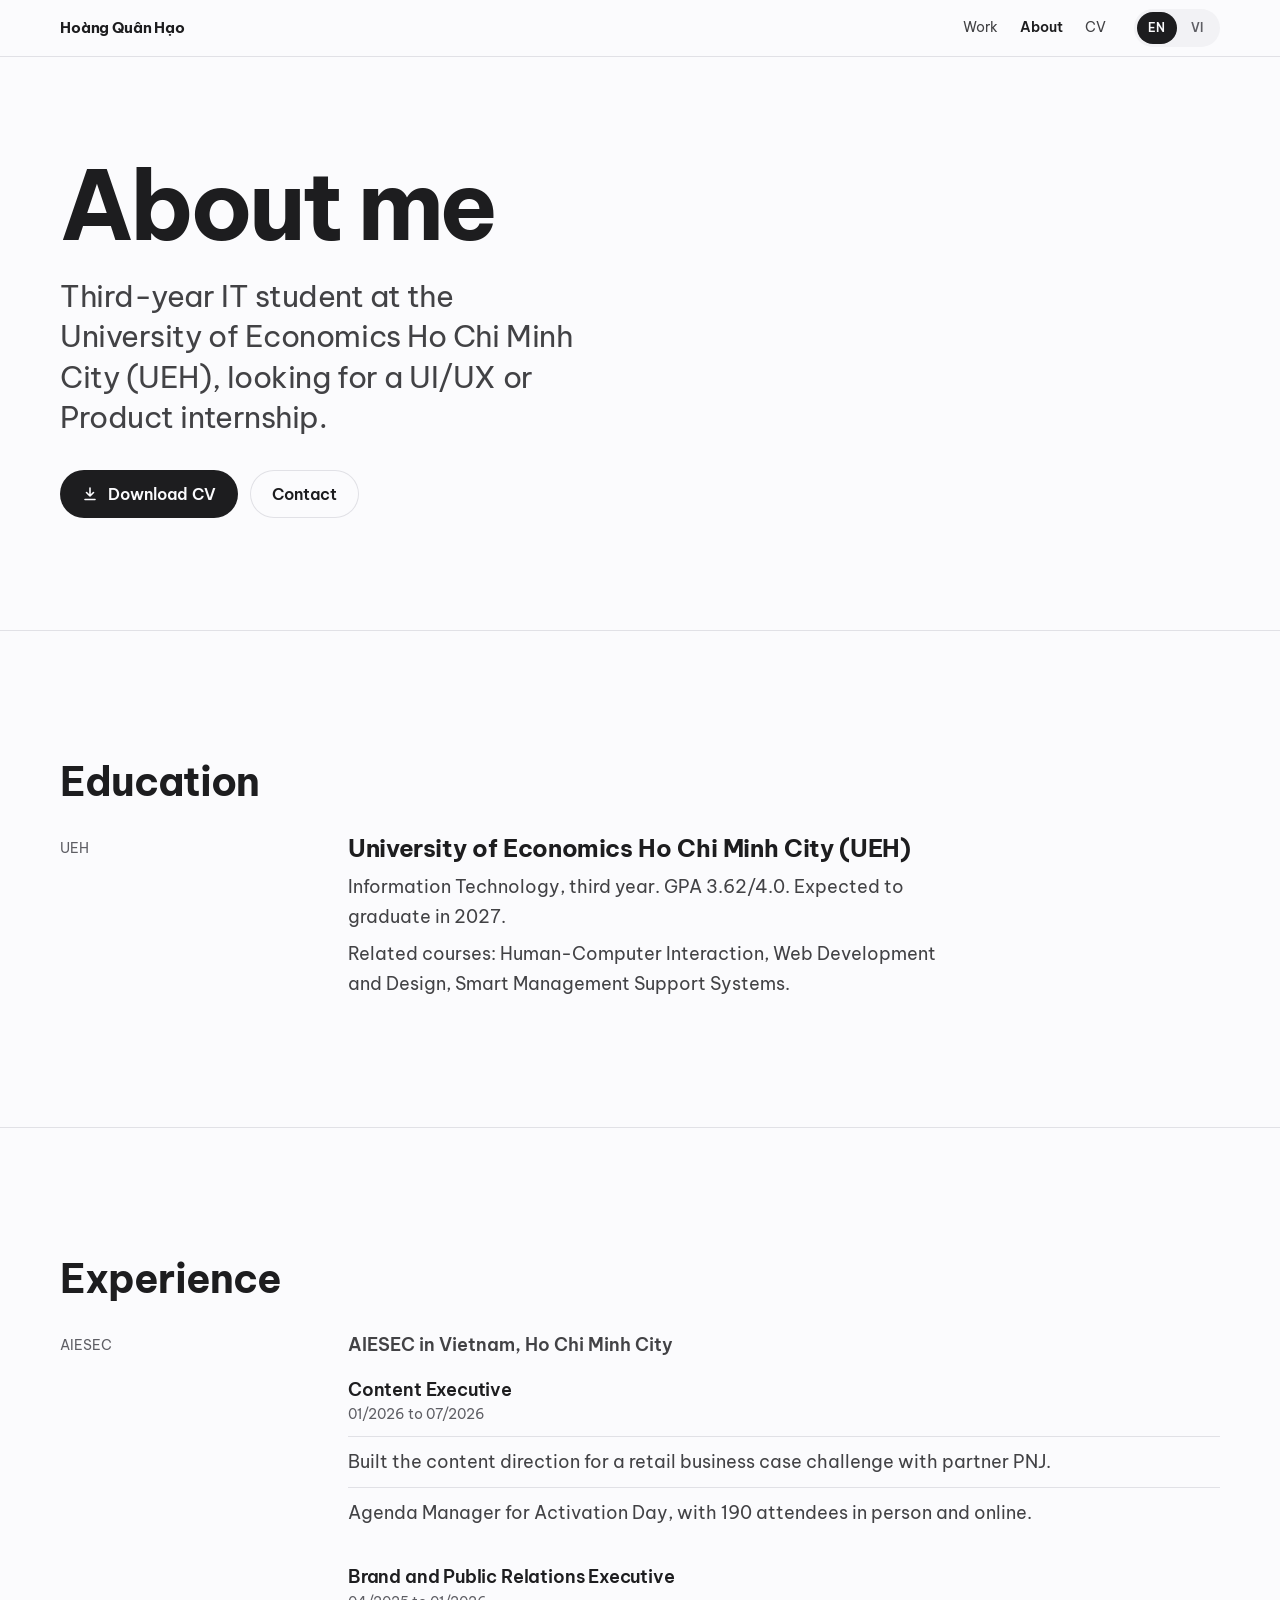
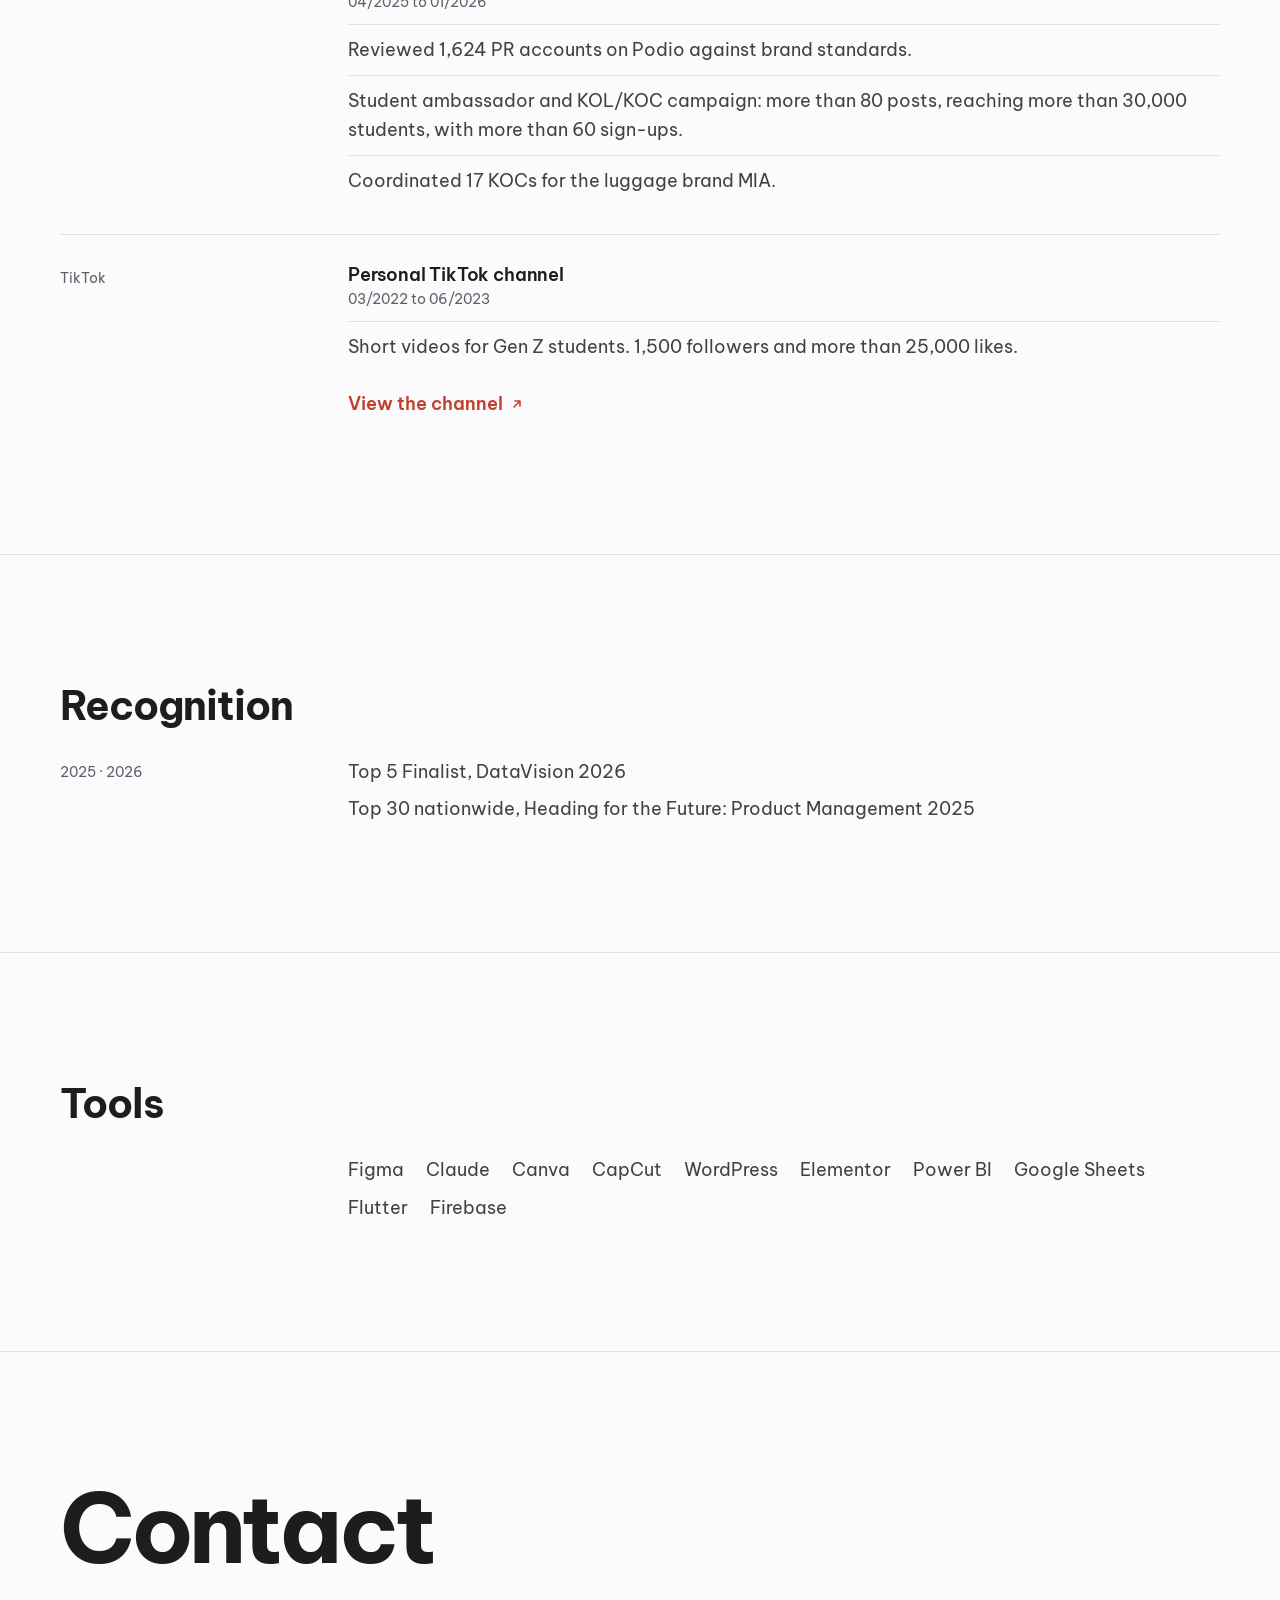
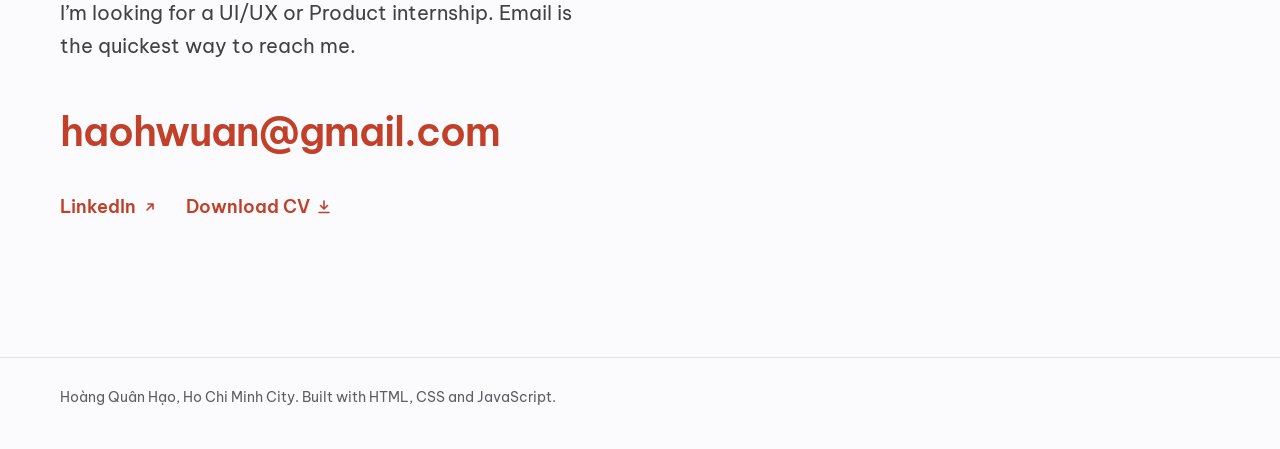
==== about/index.html @ 612751aa "Add BloomMate, Lumé, About and 404 pages; share image; README - BloomMate case study with the day-in" ====
<!doctype html>
<html lang="en">
<head>
<meta charset="utf-8">
<meta name="viewport" content="width=device-width, initial-scale=1, viewport-fit=cover">
<title>About · Hoàng Quân Hạo</title>
<meta name="description" content="About Hoàng Quân Hạo: IT student at UEH, GPA 3.62/4.0, graduating 2027. Experience at AIESEC in Vietnam, tools, and recognition.">
<meta name="theme-color" content="#FBFBFD" media="(prefers-color-scheme: light)">
<meta name="theme-color" content="#111113" media="(prefers-color-scheme: dark)">
<link rel="canonical" href="https://wqhao216.github.io/wee_career/about/">
<meta property="og:type" content="profile">
<meta property="og:site_name" content="Hoàng Quân Hạo">
<meta property="og:title" content="About · Hoàng Quân Hạo">
<meta property="og:description" content="IT student at UEH looking for a UI/UX or Product internship. Experience at AIESEC in Vietnam.">
<meta property="og:url" content="https://wqhao216.github.io/wee_career/about/">
<meta property="og:image" content="https://wqhao216.github.io/wee_career/assets/img/og-cover.jpg">
<meta property="og:image:width" content="1200">
<meta property="og:image:height" content="630">
<meta property="og:locale" content="en_US">
<meta property="og:locale:alternate" content="vi_VN">
<meta name="twitter:card" content="summary_large_image">
<link rel="icon" href="../assets/img/favicon.svg" type="image/svg+xml">
<link rel="preload" href="../assets/fonts/be-vietnam-pro-700-latin.woff2" as="font" type="font/woff2" crossorigin>
<link rel="preload" href="../assets/fonts/be-vietnam-pro-400-latin.woff2" as="font" type="font/woff2" crossorigin>
<link rel="stylesheet" href="../assets/css/site.css">
<script src="../i18n/en.js"></script>
<script src="../i18n/vi.js"></script>
</head>
<body data-title="ab.title" data-desc="ab.desc">
<a class="skip" href="#main" data-i18n="c.skip"></a>

<header class="gnav">
  <div class="wrap">
    <a class="brand" href="../" data-i18n="c.brand" data-i18n-attr="aria-label:c.home"></a>
    <nav data-i18n-attr="aria-label:c.nav">
      <ul>
        <li><a class="nl" href="../#work" data-i18n="c.work"></a></li>
        <li><a class="nl" href="./" aria-current="page" data-i18n="c.about"></a></li>
        <li class="cv"><a class="nl" href="../assets/cv/Hoang-Quan-Hao-CV.pdf" download data-i18n="c.cv"></a></li>
      </ul>
    </nav>
    <div class="lang" role="group" data-i18n-attr="aria-label:c.lang">
      <button type="button" data-lang="en" aria-pressed="true" data-i18n-attr="aria-label:c.lang.en">EN</button>
      <button type="button" data-lang="vi" aria-pressed="false" data-i18n-attr="aria-label:c.lang.vi">VI</button>
    </div>
  </div>
</header>

<main id="main">
  <header class="cs-head" style="padding-bottom:0">
    <div class="wrap">
      <h1 data-i18n="ab.h"></h1>
      <p class="sum" data-i18n="ab.lead"></p>
      <div class="actions links" style="margin-top:32px;gap:12px">
        <a class="btn btn-ink" href="../assets/cv/Hoang-Quan-Hao-CV.pdf" download>
          <svg width="16" height="16" viewBox="0 0 16 16" fill="none" stroke="currentColor" stroke-width="1.6" stroke-linecap="round" stroke-linejoin="round" aria-hidden="true"><path d="M8 2v8M4.5 6.5 8 10l3.5-3.5M3 13.5h10"/></svg>
          <span data-i18n="h.cta.cv"></span>
        </a>
        <a class="btn btn-line" href="#contact" data-i18n="c.contact.title"></a>
      </div>
    </div>
  </header>

  <section class="band" style="margin-top:clamp(64px,9vw,112px)" aria-labelledby="edu">
    <div class="wrap">
      <h2 id="edu" data-i18n="ab.edu"></h2>
      <div class="row">
        <span class="k">UEH</span>
        <div>
          <h3 data-i18n="ab.edu.school"></h3>
          <p style="margin-top:8px" data-i18n="ab.edu.v"></p>
          <p style="margin-top:8px" data-i18n="ab.edu.courses"></p>
        </div>
      </div>
    </div>
  </section>

  <section class="band" aria-labelledby="exp">
    <div class="wrap">
      <h2 id="exp" data-i18n="ab.exp"></h2>
      <div class="row">
        <span class="k">AIESEC</span>
        <div>
          <p class="org" data-i18n="ab.aiesec"></p>
          <div class="job">
            <h3 data-i18n="ab.r1"></h3>
            <p class="d" data-i18n="ab.r1.d"></p>
            <ul><li data-i18n="ab.r1.b1"></li><li data-i18n="ab.r1.b2"></li></ul>
          </div>
          <div class="job">
            <h3 data-i18n="ab.r2"></h3>
            <p class="d" data-i18n="ab.r2.d"></p>
            <ul><li data-i18n="ab.r2.b1"></li><li data-i18n="ab.r2.b2"></li><li data-i18n="ab.r2.b3"></li></ul>
          </div>
        </div>
      </div>
      <div class="row">
        <span class="k">TikTok</span>
        <div class="job">
          <h3 data-i18n="ab.tt"></h3>
          <p class="d" data-i18n="ab.tt.d"></p>
          <ul><li data-i18n="ab.tt.b1"></li></ul>
          <div class="links">
            <a class="go ext" href="https://www.tiktok.com/@wqhao216" target="_blank" rel="noopener"><span data-i18n="ab.tt.link"></span><span class="sr-only" data-i18n="c.newtab"></span><svg width="16" height="16" viewBox="0 0 16 16" fill="none" stroke="currentColor" stroke-width="1.6" stroke-linecap="round" stroke-linejoin="round" aria-hidden="true"><path d="M5 11 11 5M6 5h5v5"/></svg></a>
          </div>
        </div>
      </div>
    </div>
  </section>

  <section class="band" aria-labelledby="rec">
    <div class="wrap">
      <h2 id="rec" data-i18n="ab.awards"></h2>
      <div class="row">
        <span class="k">2025 · 2026</span>
        <ul class="awards">
          <li data-i18n="h.about.a1"></li>
          <li data-i18n="h.about.a2"></li>
        </ul>
      </div>
    </div>
  </section>

  <section class="band" aria-labelledby="tools">
    <div class="wrap">
      <h2 id="tools" data-i18n="ab.tools"></h2>
      <div class="row">
        <span class="k"></span>
        <ul class="tools">
          <li>Figma</li><li>Claude</li><li>Canva</li><li>CapCut</li><li>WordPress</li><li>Elementor</li><li>Power BI</li><li>Google Sheets</li><li>Flutter</li><li>Firebase</li>
        </ul>
      </div>
    </div>
  </section>

  <section class="band contact" id="contact" aria-labelledby="contact-h">
    <div class="wrap">
      <h2 id="contact-h" data-i18n="c.contact.title"></h2>
      <p class="body" data-i18n="c.contact.body"></p>
      <a class="mail" href="mailto:haohwuan@gmail.com">haohwuan@gmail.com</a>
      <div class="links">
        <a class="go ext" href="https://www.linkedin.com/in/qu%C3%A2n-h%E1%BA%A1o-ho%C3%A0ng-7aa39737b/" target="_blank" rel="noopener"><span data-i18n="c.contact.linkedin"></span><span class="sr-only" data-i18n="c.newtab"></span><svg width="16" height="16" viewBox="0 0 16 16" fill="none" stroke="currentColor" stroke-width="1.6" stroke-linecap="round" stroke-linejoin="round" aria-hidden="true"><path d="M5 11 11 5M6 5h5v5"/></svg></a>
        <a class="go" href="../assets/cv/Hoang-Quan-Hao-CV.pdf" download><span data-i18n="c.contact.cv"></span><svg width="16" height="16" viewBox="0 0 16 16" fill="none" stroke="currentColor" stroke-width="1.6" stroke-linecap="round" stroke-linejoin="round" aria-hidden="true"><path d="M8 2v8M4.5 6.5 8 10l3.5-3.5M3 13.5h10"/></svg></a>
      </div>
    </div>
  </section>
</main>

<footer class="foot">
  <div class="wrap"><p data-i18n="c.footer"></p></div>
</footer>

<script src="../assets/js/site.js"></script>
</body>
</html>
---- assets/css/site.css ----
/* Be Vietnam Pro, SIL Open Font License 1.1. Self-hosted subsets: Vietnamese, Latin Extended, Latin. */
@font-face{font-family:"Be Vietnam Pro";font-style:normal;font-weight:400;font-display:swap;src:url("../fonts/be-vietnam-pro-400-vietnamese.woff2") format("woff2");unicode-range:U+0102-0103, U+0110-0111, U+0128-0129, U+0168-0169, U+01A0-01A1, U+01AF-01B0, U+0300-0301, U+0303-0304, U+0308-0309, U+0323, U+0329, U+1EA0-1EF9, U+20AB;}
@font-face{font-family:"Be Vietnam Pro";font-style:normal;font-weight:400;font-display:swap;src:url("../fonts/be-vietnam-pro-400-latin-ext.woff2") format("woff2");unicode-range:U+0100-02BA, U+02BD-02C5, U+02C7-02CC, U+02CE-02D7, U+02DD-02FF, U+0304, U+0308, U+0329, U+1D00-1DBF, U+1E00-1E9F, U+1EF2-1EFF, U+2020, U+20A0-20AB, U+20AD-20C4, U+2113, U+2C60-2C7F, U+A720-A7FF;}
@font-face{font-family:"Be Vietnam Pro";font-style:normal;font-weight:400;font-display:swap;src:url("../fonts/be-vietnam-pro-400-latin.woff2") format("woff2");unicode-range:U+0000-00FF, U+0131, U+0152-0153, U+02BB-02BC, U+02C6, U+02DA, U+02DC, U+0304, U+0308, U+0329, U+2000-206F, U+20AC, U+2122, U+2191, U+2193, U+2212, U+2215, U+FEFF, U+FFFD;}
@font-face{font-family:"Be Vietnam Pro";font-style:normal;font-weight:600;font-display:swap;src:url("../fonts/be-vietnam-pro-600-vietnamese.woff2") format("woff2");unicode-range:U+0102-0103, U+0110-0111, U+0128-0129, U+0168-0169, U+01A0-01A1, U+01AF-01B0, U+0300-0301, U+0303-0304, U+0308-0309, U+0323, U+0329, U+1EA0-1EF9, U+20AB;}
@font-face{font-family:"Be Vietnam Pro";font-style:normal;font-weight:600;font-display:swap;src:url("../fonts/be-vietnam-pro-600-latin-ext.woff2") format("woff2");unicode-range:U+0100-02BA, U+02BD-02C5, U+02C7-02CC, U+02CE-02D7, U+02DD-02FF, U+0304, U+0308, U+0329, U+1D00-1DBF, U+1E00-1E9F, U+1EF2-1EFF, U+2020, U+20A0-20AB, U+20AD-20C4, U+2113, U+2C60-2C7F, U+A720-A7FF;}
@font-face{font-family:"Be Vietnam Pro";font-style:normal;font-weight:600;font-display:swap;src:url("../fonts/be-vietnam-pro-600-latin.woff2") format("woff2");unicode-range:U+0000-00FF, U+0131, U+0152-0153, U+02BB-02BC, U+02C6, U+02DA, U+02DC, U+0304, U+0308, U+0329, U+2000-206F, U+20AC, U+2122, U+2191, U+2193, U+2212, U+2215, U+FEFF, U+FFFD;}
@font-face{font-family:"Be Vietnam Pro";font-style:normal;font-weight:700;font-display:swap;src:url("../fonts/be-vietnam-pro-700-vietnamese.woff2") format("woff2");unicode-range:U+0102-0103, U+0110-0111, U+0128-0129, U+0168-0169, U+01A0-01A1, U+01AF-01B0, U+0300-0301, U+0303-0304, U+0308-0309, U+0323, U+0329, U+1EA0-1EF9, U+20AB;}
@font-face{font-family:"Be Vietnam Pro";font-style:normal;font-weight:700;font-display:swap;src:url("../fonts/be-vietnam-pro-700-latin-ext.woff2") format("woff2");unicode-range:U+0100-02BA, U+02BD-02C5, U+02C7-02CC, U+02CE-02D7, U+02DD-02FF, U+0304, U+0308, U+0329, U+1D00-1DBF, U+1E00-1E9F, U+1EF2-1EFF, U+2020, U+20A0-20AB, U+20AD-20C4, U+2113, U+2C60-2C7F, U+A720-A7FF;}
@font-face{font-family:"Be Vietnam Pro";font-style:normal;font-weight:700;font-display:swap;src:url("../fonts/be-vietnam-pro-700-latin.woff2") format("woff2");unicode-range:U+0000-00FF, U+0131, U+0152-0153, U+02BB-02BC, U+02C6, U+02DA, U+02DC, U+0304, U+0308, U+0329, U+2000-206F, U+20AC, U+2122, U+2191, U+2193, U+2212, U+2215, U+FEFF, U+FFFD;}

/* Hoàng Quân Hạo portfolio. One quiet ground, one red-pen accent, product screenshots carry the colour. */

:root {
  --bg: #FBFBFD;
  --bg-2: #F2F2F5;
  --ink: #1D1D1F;
  --ink-2: #424245;
  --muted: #5E5E64;
  --line: #E1E1E6;
  --accent: #C2402A;
  --accent-tint: #F8E6E2;
  --on-ink: #FBFBFD;
  --material: rgba(251, 251, 253, 0.78);
  --shot-shadow: 0 28px 60px -32px rgba(29, 29, 31, 0.32), 0 2px 6px rgba(29, 29, 31, 0.05);
  --ph: #ECECF0;

  --font: "Be Vietnam Pro", system-ui, -apple-system, "Segoe UI", Roboto, sans-serif;
  --t-small: 0.875rem;
  --t-body: 1.125rem;
  --t-lead: clamp(1.1875rem, 1.6vw, 1.375rem);
  --t-h3: clamp(1.25rem, 2vw, 1.5rem);
  --t-h2: clamp(1.75rem, 3.4vw, 2.5rem);
  --t-say: clamp(2rem, 4.6vw, 3.6rem);
  --t-display: clamp(3rem, 9vw, 6rem);

  --wide: 75rem;
  --read: 42rem;
  --gutter: max(20px, env(safe-area-inset-left, 0px));
  --gutter-r: max(20px, env(safe-area-inset-right, 0px));
  --rail-h: 3.25rem;
  --ease-out: cubic-bezier(0.16, 1, 0.3, 1);
  color-scheme: light;
}

@media (prefers-color-scheme: dark) {
  :root {
    --bg: #111113;
    --bg-2: #1B1B1E;
    --ink: #F5F5F7;
    --ink-2: #D2D2D7;
    --muted: #A6A6AC;
    --line: #2E2E33;
    --accent: #FF7A5C;
    --accent-tint: #3A1E18;
    --on-ink: #111113;
    --material: rgba(17, 17, 19, 0.74);
    --shot-shadow: 0 28px 60px -30px rgba(0, 0, 0, 0.7), 0 0 0 1px rgba(255, 255, 255, 0.04);
    --ph: #1F1F23;
    color-scheme: dark;
  }
}

/* ---------- Base ---------- */
*, *::before, *::after { box-sizing: border-box; }
html { -webkit-text-size-adjust: 100%; text-size-adjust: 100%; scroll-padding-top: calc(var(--rail-h) + 24px); }
body {
  margin: 0;
  background: var(--bg);
  color: var(--ink);
  font-family: var(--font);
  font-size: var(--t-body);
  line-height: 1.65;
  -webkit-font-smoothing: antialiased;
  -moz-osx-font-smoothing: grayscale;
  text-rendering: optimizeLegibility;
}
img { max-width: 100%; height: auto; display: block; }
a { color: inherit; text-decoration-thickness: 1px; text-underline-offset: 0.22em; }
::selection { background: var(--accent-tint); color: var(--ink); }
:focus-visible { outline: 2px solid var(--accent); outline-offset: 3px; border-radius: 6px; }
h1, h2, h3, h4 { margin: 0; text-wrap: balance; font-weight: 700; }
p { margin: 0; text-wrap: pretty; }
ul, ol { margin: 0; padding: 0; }
svg { flex: none; }
.todo { color: var(--accent); font-weight: 600; font-size: 0.9em; }

.skip {
  position: absolute; left: 12px; top: -60px; z-index: 50;
  background: var(--ink); color: var(--on-ink); padding: 10px 16px; border-radius: 10px;
  font-weight: 600; text-decoration: none; transition: top 0.2s var(--ease-out);
}
.skip:focus { top: 12px; }

.wrap { max-width: var(--wide); margin-inline: auto; padding-left: var(--gutter); padding-right: var(--gutter-r); }
.read { max-width: var(--read); }

/* ---------- Global nav (scrolls away; the local rail is what sticks) ---------- */
.gnav { border-bottom: 1px solid var(--line); }
.gnav .wrap { display: flex; align-items: center; gap: 12px; min-height: 3.5rem; }
.brand { font-weight: 700; font-size: 0.9375rem; letter-spacing: -0.01em; text-decoration: none; margin-right: auto; padding-block: 10px; white-space: nowrap; }
.gnav ul { list-style: none; display: flex; align-items: center; gap: 2px; }
.gnav a.nl { display: inline-flex; align-items: center; min-height: 44px; padding-inline: 10px; font-size: 0.875rem; color: var(--ink-2); text-decoration: none; border-radius: 8px; transition: color 0.2s; }
.gnav a.nl:hover { color: var(--ink); }
.gnav a.nl[aria-current="page"] { color: var(--ink); font-weight: 600; }

.lang { display: inline-flex; padding: 3px; border-radius: 999px; background: var(--bg-2); margin-left: 6px; }
.lang button {
  font: inherit; font-size: 0.75rem; font-weight: 600; letter-spacing: 0.04em;
  min-width: 2.5rem; min-height: 2rem; padding: 0 10px; border: 0; border-radius: 999px;
  background: transparent; color: var(--muted); cursor: pointer; transition: background 0.2s, color 0.2s;
}
.lang button[aria-pressed="true"] { background: var(--ink); color: var(--on-ink); }
.lang button:hover:not([aria-pressed="true"]) { color: var(--ink); }
@media (max-width: 420px) {
  :root { --gutter: max(16px, env(safe-area-inset-left, 0px)); --gutter-r: max(16px, env(safe-area-inset-right, 0px)); }
  .gnav .wrap { gap: 2px; }
  .gnav a.nl { padding-inline: 6px; }
  .gnav li.cv { display: none; }
  .brand { font-size: 0.8125rem; }
  .lang { margin-left: 2px; }
  .lang button { min-width: 2.25rem; padding: 0 8px; }
}

/* ---------- Buttons and links ---------- */
.btn {
  display: inline-flex; align-items: center; gap: 10px; min-height: 48px; padding: 0 22px;
  font: inherit; border: 0; cursor: pointer; background: transparent;
  border-radius: 999px; font-weight: 600; font-size: 1rem; text-decoration: none;
  transition: transform 0.15s var(--ease-out), background 0.2s, color 0.2s, box-shadow 0.2s;
}
.btn:active { transform: scale(0.97); }
.btn-ink { background: var(--ink); color: var(--on-ink); }
.btn-ink:hover { box-shadow: 0 10px 24px -12px rgba(29, 29, 31, 0.5); }
.btn-line { box-shadow: inset 0 0 0 1px var(--line); color: var(--ink); }
.btn-line:hover { box-shadow: inset 0 0 0 1px var(--ink); }
.go {
  display: inline-flex; align-items: center; gap: 6px; min-height: 44px;
  color: var(--accent); font-weight: 600; text-decoration: none;
}
.go svg { transition: transform 0.25s var(--ease-out); }
.go:hover svg { transform: translateX(3px); }
.go.ext:hover svg { transform: translate(2px, -2px); }
.go:hover span { text-decoration: underline; text-decoration-thickness: 1px; text-underline-offset: 0.22em; }
.links { display: flex; flex-wrap: wrap; gap: 4px 28px; }

/* ---------- Hero ---------- */
.hero { padding-block: clamp(72px, 13vh, 150px) clamp(64px, 10vh, 120px); }
.hero h1 { font-size: var(--t-display); line-height: 1.02; letter-spacing: -0.04em; font-weight: 700; }
.hero .role { margin-top: 22px; font-size: var(--t-lead); color: var(--ink-2); max-width: 34rem; }
.hero .approach { margin-top: 14px; font-size: var(--t-lead); color: var(--muted); max-width: 34rem; }
.process { margin-top: 44px; display: flex; flex-wrap: wrap; align-items: center; gap: 10px 14px; font-weight: 600; font-size: 1.0625rem; }
.process .label { font-weight: 500; color: var(--muted); font-size: var(--t-small); width: 100%; }
.process svg { color: var(--muted); }
.hero .actions { margin-top: 40px; display: flex; flex-wrap: wrap; gap: 12px; }

/* ---------- Chapters ---------- */
.work-h { font-size: var(--t-small); color: var(--muted); font-weight: 500; padding-bottom: 8px; }
.chapter { border-top: 1px solid var(--line); }

/* Local rail: Apple-style product nav that sticks for the length of its chapter */
.rail {
  position: sticky; top: 0; z-index: 20;
  background: var(--material);
  -webkit-backdrop-filter: saturate(180%) blur(18px);
  backdrop-filter: saturate(180%) blur(18px);
  border-bottom: 1px solid var(--line);
}
.rail .wrap { display: flex; align-items: center; gap: 16px; min-height: var(--rail-h); }
.rail .name { font-weight: 700; font-size: 1.0625rem; letter-spacing: -0.01em; white-space: nowrap; }
.rail .kind { font-size: var(--t-small); color: var(--muted); white-space: nowrap; overflow: hidden; text-overflow: ellipsis; min-width: 0; }
.steps { list-style: none; display: flex; gap: 18px; margin-left: auto; font-size: var(--t-small); }
.steps li { color: var(--muted); position: relative; padding-block: 4px; transition: color 0.3s; white-space: nowrap; }
.steps li::after {
  content: ""; position: absolute; left: 0; right: 0; bottom: -2px; height: 2px; border-radius: 2px;
  background: var(--accent); transform: scaleX(0); transform-origin: left; transition: transform 0.45s var(--ease-out);
}
.steps li.on { color: var(--ink); font-weight: 600; }
.steps li.on::after { transform: scaleX(1); }
@media (max-width: 720px) { .rail .kind { display: none; } .steps { gap: 12px; } }

.beat { padding-block: clamp(72px, 11vw, 140px) 0; }
.beat:last-child { padding-bottom: clamp(96px, 13vw, 170px); }
.say { font-size: var(--t-say); line-height: 1.1; letter-spacing: -0.032em; font-weight: 600; max-width: 22ch; }
.beat .body { margin-top: 26px; font-size: var(--t-lead); line-height: 1.55; color: var(--ink-2); max-width: 36rem; }
.beat .meta { margin-top: 28px; font-size: var(--t-small); color: var(--muted); }

/* The red pen: the observed fact gets underlined once, as if marked on a field note */
mark.pen {
  color: var(--accent); background: none;
  background-image: linear-gradient(var(--accent), var(--accent));
  background-repeat: no-repeat; background-position: 0 92%; background-size: 100% 0.075em;
  padding-bottom: 0.04em;
  transition: background-size 1.1s var(--ease-out) 0.15s;
}
mark.pen.wait { background-size: 0% 0.075em; }

/* Screenshots: the hero of every chapter */
.shot { margin: clamp(48px, 7vw, 88px) 0 0; }
.shot img, .ph {
  width: 100%; border-radius: 14px; border: 1px solid var(--line);
  box-shadow: var(--shot-shadow); background: var(--bg-2);
}
.shot figcaption { margin-top: 16px; font-size: var(--t-small); color: var(--muted); max-width: var(--read); }
.ph {
  display: grid; place-content: center; gap: 6px; text-align: center; padding: 24px;
  background: var(--ph); border-style: dashed; box-shadow: none; color: var(--muted); font-size: var(--t-small);
}
.ph code { font-family: ui-monospace, "SF Mono", Menlo, Consolas, monospace; font-size: 0.85rem; color: var(--ink-2); }
.ph.wide { aspect-ratio: 16 / 9; }
.ph.phone { aspect-ratio: 9 / 19; max-width: 280px; border-radius: 28px; }

/* Numbers that count up; final values are in the page from the start */
.stats { margin-top: 44px; display: grid; grid-template-columns: repeat(3, minmax(0, 1fr)); gap: 32px; }
.stat { border-top: 1px solid var(--line); padding-top: 18px; min-width: 0; }
.stat .n { font-size: clamp(2.5rem, 5.5vw, 4rem); font-weight: 600; letter-spacing: -0.035em; line-height: 1; font-variant-numeric: tabular-nums; }
.stat .n small { font-size: clamp(1rem, 1.7vw, 1.5rem); font-weight: 600; letter-spacing: 0; color: var(--muted); margin-left: 4px; }
.stat p { margin-top: 12px; font-size: 0.9375rem; color: var(--muted); line-height: 1.5; }
@media (max-width: 640px) { .stats { grid-template-columns: 1fr; gap: 22px; } }

.decisions { list-style: none; margin-top: 36px; max-width: 40rem; }
.decisions li { padding: 16px 0; border-top: 1px solid var(--line); color: var(--ink-2); }
.decisions li:last-child { border-bottom: 1px solid var(--line); }

.criteria { list-style: none; margin-top: 36px; display: grid; gap: 0; max-width: 40rem; counter-reset: c; }
.criteria li { display: grid; grid-template-columns: 2rem 1fr; gap: 12px; padding: 16px 0; border-top: 1px solid var(--line); color: var(--ink-2); counter-increment: c; }
.criteria li::before { content: counter(c); font-weight: 600; color: var(--muted); font-variant-numeric: tabular-nums; }
.note { margin-top: 18px; font-size: var(--t-small); color: var(--muted); }

.split { display: grid; grid-template-columns: minmax(0, 1fr) minmax(0, 18rem); gap: clamp(32px, 6vw, 96px); align-items: center; }
@media (max-width: 760px) { .split { grid-template-columns: 1fr; } }

/* ---------- Also, About, Contact ---------- */
.band { border-top: 1px solid var(--line); padding-block: clamp(72px, 10vw, 128px); }
.band h2 { font-size: var(--t-h2); letter-spacing: -0.025em; line-height: 1.15; }
.row { display: grid; grid-template-columns: minmax(0, 14rem) minmax(0, 1fr); gap: 12px clamp(24px, 5vw, 72px); padding-top: 28px; }
.row + .row { margin-top: 28px; border-top: 1px solid var(--line); }
.row h3 { font-size: var(--t-h3); letter-spacing: -0.015em; line-height: 1.3; }
.row .k { font-size: var(--t-small); color: var(--muted); padding-top: 4px; }
.row p { color: var(--ink-2); max-width: 38rem; }
.row .links { margin-top: 10px; }
@media (max-width: 680px) { .row { grid-template-columns: 1fr; } }
.tools { list-style: none; display: flex; flex-wrap: wrap; gap: 8px 22px; color: var(--ink-2); }
.awards { list-style: none; display: grid; gap: 8px; color: var(--ink-2); }

.contact h2 { font-size: var(--t-display); line-height: 1; letter-spacing: -0.04em; }
.contact .body { margin-top: 20px; font-size: var(--t-lead); color: var(--ink-2); max-width: 32rem; }
.contact .mail { display: inline-block; margin-top: 36px; font-size: clamp(1.5rem, 3.6vw, 2.5rem); font-weight: 600; letter-spacing: -0.025em; color: var(--accent); text-decoration: none; word-break: break-word; }
.contact .mail:hover { text-decoration: underline; text-decoration-thickness: 2px; }
.contact .links { margin-top: 20px; }

.foot { border-top: 1px solid var(--line); padding-block: 28px 40px; font-size: var(--t-small); color: var(--muted); }

/* ---------- Case study ---------- */
.cs-head { padding-block: clamp(64px, 11vh, 128px) clamp(48px, 7vw, 88px); }
.cs-head h1 { font-size: var(--t-display); line-height: 1.02; letter-spacing: -0.04em; }
.cs-head .sum { margin-top: 22px; font-size: clamp(1.375rem, 2.6vw, 1.875rem); line-height: 1.35; letter-spacing: -0.015em; color: var(--ink-2); max-width: 36rem; font-weight: 500; }
.facts { margin: 48px 0 0; display: grid; grid-template-columns: repeat(auto-fit, minmax(min(100%, 13rem), 1fr)); gap: 22px 40px; }
.facts div { border-top: 1px solid var(--line); padding-top: 14px; min-width: 0; }
.facts dt { font-size: var(--t-small); color: var(--muted); }
.facts dd { margin: 4px 0 0; font-size: 1rem; color: var(--ink-2); }
.facts a { color: var(--accent); font-weight: 600; text-decoration: none; }
.facts a:hover { text-decoration: underline; }

.toc .wrap { gap: 20px; }
.toc ol { list-style: none; display: flex; gap: 4px; margin-left: auto; overflow-x: auto; scrollbar-width: none; }
.toc ol::-webkit-scrollbar { display: none; }
.toc a { display: inline-flex; align-items: center; min-height: 44px; padding-inline: 10px; font-size: var(--t-small); color: var(--muted); text-decoration: none; white-space: nowrap; border-radius: 8px; position: relative; }
.toc a:hover { color: var(--ink); }
.toc a.on { color: var(--ink); font-weight: 600; }
.toc a.on::after { content: ""; position: absolute; left: 10px; right: 10px; bottom: 8px; height: 2px; border-radius: 2px; background: var(--accent); }
@media (max-width: 860px) { .toc .name { display: none; } .toc ol { margin-left: -10px; padding-right: 24px; mask-image: linear-gradient(90deg, #000 82%, transparent); -webkit-mask-image: linear-gradient(90deg, #000 82%, transparent); } }

.cs-sec { padding-block: clamp(72px, 10vw, 128px) 0; }
.cs-sec > .wrap > h2, .cs-sec h2.h { font-size: var(--t-h2); letter-spacing: -0.025em; line-height: 1.15; margin-bottom: 28px; }
.prose { display: grid; gap: 18px; color: var(--ink-2); }
.prose .big { font-size: var(--t-say); line-height: 1.1; letter-spacing: -0.032em; font-weight: 600; color: var(--ink); max-width: 20ch; margin-bottom: 14px; }

.timeline { list-style: none; margin-top: 8px; counter-reset: t; max-width: 48rem; }
.timeline li { display: grid; grid-template-columns: 2.25rem minmax(0, 11rem) minmax(0, 1fr); gap: 4px 16px; padding: 20px 0; border-top: 1px solid var(--line); counter-increment: t; }
.timeline li::before { content: counter(t); color: var(--muted); font-weight: 600; font-variant-numeric: tabular-nums; }
.timeline b { font-weight: 600; }
.timeline span { color: var(--ink-2); }
@media (max-width: 640px) { .timeline li { grid-template-columns: 2.25rem minmax(0, 1fr); } .timeline span { grid-column: 2; } }

.flow-h { font-size: var(--t-h3); margin-top: 64px; letter-spacing: -0.015em; }
.flow { list-style: none; margin-top: 20px; display: grid; grid-template-columns: repeat(auto-fit, minmax(min(100%, 14rem), 1fr)); gap: 0 32px; counter-reset: f; }
.flow li { padding: 16px 0 18px; border-top: 1px solid var(--line); color: var(--ink-2); counter-increment: f; font-size: 1rem; }
.flow li::before { content: counter(f); display: block; font-weight: 600; color: var(--accent); margin-bottom: 6px; font-variant-numeric: tabular-nums; }

/* The Hook simulation: the one framed object on the page, because it is a working kiosk */
.sim { margin-top: clamp(56px, 8vw, 96px); background: var(--bg-2); border-radius: 24px; padding: clamp(24px, 4vw, 48px); }
.sim-head { display: flex; flex-wrap: wrap; justify-content: space-between; gap: 8px 24px; align-items: baseline; }
.sim-head h3 { font-size: var(--t-h2); letter-spacing: -0.025em; line-height: 1.15; }
.sim-note { margin-top: 12px; font-size: var(--t-small); color: var(--muted); max-width: 40rem; }
.sim-stage { margin-top: 32px; min-height: 22rem; }
.sim-prog { font-size: var(--t-small); color: var(--muted); font-variant-numeric: tabular-nums; }
.sim-q { display: inline-block; margin-top: 8px; font-size: clamp(1.5rem, 3vw, 2.125rem); font-weight: 600; letter-spacing: -0.025em; line-height: 1.2; outline: none; }
.sim-q:focus-visible { outline: 2px solid var(--accent); outline-offset: 6px; }
.choices { margin-top: 28px; display: grid; grid-template-columns: repeat(2, minmax(0, 1fr)); gap: 16px; }
.choice {
  font: inherit; text-align: left; cursor: pointer; border: 0; color: var(--ink);
  background: var(--bg); border-radius: 18px; padding: 24px 22px 22px; min-height: 13rem;
  display: flex; flex-direction: column; gap: 18px; justify-content: space-between;
  box-shadow: inset 0 0 0 1px var(--line);
  transition: transform 0.35s var(--ease-out), box-shadow 0.2s;
}
.choice > svg { width: 56px; height: 56px; color: var(--ink); }
.choice .side { font-size: 0.75rem; font-weight: 600; letter-spacing: 0.04em; color: var(--muted); display: flex; align-items: center; gap: 6px; }
.choice .txt { font-size: 1.125rem; font-weight: 600; line-height: 1.35; letter-spacing: -0.01em; }
.choice:hover { box-shadow: inset 0 0 0 1.5px var(--ink); }
.choice.l:hover, .choice.l.tilt { transform: rotate(-1.6deg) translateY(-2px); }
.choice.r:hover, .choice.r.tilt { transform: rotate(1.6deg) translateY(-2px); }
.choice:active { transform: scale(0.98); }
@media (max-width: 520px) { .choice { min-height: 11rem; padding: 18px 16px; } .choice .txt { font-size: 1rem; } }

.sim-result { display: grid; grid-template-columns: minmax(0, 11rem) minmax(0, 1fr); gap: clamp(20px, 4vw, 48px); align-items: center; }
.sim-result img { border-radius: 16px; background: #FDFDFB; aspect-ratio: 1 / 2; object-fit: cover; width: 100%; }
.sim-result .who { display: inline-block; font-size: clamp(2rem, 4.4vw, 3rem); font-weight: 700; letter-spacing: -0.035em; line-height: 1.05; margin-top: 6px; outline: none; }
.sim-result .who:focus-visible { outline: 2px solid var(--accent); outline-offset: 6px; }
.sim-result .trait { margin-top: 10px; font-size: var(--t-lead); color: var(--ink-2); }
.sim-result .book { margin-top: 18px; font-weight: 600; }
.sim-result .honest { margin-top: 18px; font-size: var(--t-small); color: var(--muted); max-width: 30rem; }
.sim-result .btn { margin-top: 24px; }
@media (max-width: 520px) { .sim-result { grid-template-columns: 7rem minmax(0, 1fr); } }

.pair { display: grid; gap: clamp(48px, 7vw, 80px); }

/* USE scale drawn to scale: 1 at the left edge, 7 at the right */
.scale { margin-top: 56px; max-width: 48rem; }
.scale h3 { font-size: 1rem; font-weight: 600; color: var(--muted); }
.scale ul { list-style: none; margin-top: 14px; }
.scale li { display: grid; grid-template-columns: minmax(0, 12rem) minmax(0, 1fr) 3rem; gap: 6px 20px; align-items: center; padding: 14px 0; border-top: 1px solid var(--line); }
.scale .lab { color: var(--ink-2); line-height: 1.35; }
.scale .lab small { display: block; color: var(--muted); font-size: 0.8125rem; }
.scale .track { position: relative; height: 6px; border-radius: 6px; background: var(--line); }
.scale .fill { position: absolute; inset: 0 auto 0 0; border-radius: 6px; background: var(--ink); transform-origin: left; transition: transform 1.1s var(--ease-out); }
.scale li.low .fill { background: var(--accent); }
.scale.wait .fill { transform: scaleX(0); }
.scale .v { font-weight: 600; text-align: right; font-variant-numeric: tabular-nums; }
.scale .axis { display: grid; grid-template-columns: minmax(0, 12rem) minmax(0, 1fr) 3rem; gap: 20px; font-size: 0.75rem; color: var(--muted); padding-top: 8px; border-top: 1px solid var(--line); }
.scale .axis span:nth-child(2) { display: flex; justify-content: space-between; }
@media (max-width: 560px) {
  .scale li, .scale .axis { grid-template-columns: minmax(0, 1fr) 2.5rem; }
  .scale .track { grid-column: 1 / -1; grid-row: 2; }
  .scale .axis span:first-child, .scale .axis span:last-child { display: none; }
  .scale .axis { grid-template-columns: 1fr; }
}

.found { list-style: none; margin-top: 56px; max-width: 40rem; }
.found h3 { font-size: 1rem; font-weight: 600; color: var(--muted); margin-bottom: 10px; }
.found li, .nexts li { padding: 16px 0; border-top: 1px solid var(--line); color: var(--ink-2); }
.nexts { list-style: none; max-width: 40rem; }
.nexts li { display: grid; grid-template-columns: 2rem 1fr; }
.nexts li svg { margin-top: 0.3em; color: var(--accent); }

.next-proj { border-top: 1px solid var(--line); margin-top: clamp(96px, 12vw, 160px); }
.next-proj a { display: block; padding-block: clamp(56px, 8vw, 96px); text-decoration: none; }
.next-proj .k { font-size: var(--t-small); color: var(--muted); }
.next-proj .t { display: flex; align-items: center; gap: 16px; margin-top: 8px; font-size: var(--t-display); font-weight: 700; letter-spacing: -0.04em; line-height: 1; }
.next-proj .t svg { width: 0.6em; height: 0.6em; color: var(--accent); transition: transform 0.35s var(--ease-out); }
.next-proj a:hover .t svg { transform: translateX(10px); }

/* ---------- Reveal: content is visible at rest; JS only delays what starts below the fold ---------- */
.reveal { transition: opacity 0.9s var(--ease-out), transform 0.9s var(--ease-out); }
.reveal.wait { opacity: 0; transform: translateY(24px); }

@media (prefers-reduced-motion: reduce) {
  *, *::before, *::after { transition-duration: 0.01ms !important; animation-duration: 0.01ms !important; scroll-behavior: auto !important; }
  .reveal.wait { opacity: 1; transform: none; }
  mark.pen.wait { background-size: 100% 0.075em; }
  .scale.wait .fill { transform: none; }
  .choice.l:hover, .choice.r:hover, .choice.tilt { transform: none; }
}
@media (prefers-reduced-transparency: reduce) {
  .rail { background: var(--bg); -webkit-backdrop-filter: none; backdrop-filter: none; }
}
@media (prefers-contrast: more) {
  :root { --line: #8E8E93; --muted: var(--ink-2); }
  .rail { background: var(--bg); }
}
@media (scripting: none) { .reveal.wait, mark.pen.wait { opacity: 1; transform: none; background-size: 100% 0.075em; } }
.sr-only { position: absolute; width: 1px; height: 1px; padding: 0; margin: -1px; overflow: hidden; clip: rect(0 0 0 0); white-space: nowrap; border: 0; }

/* ---------- BloomMate: a day in the shop ---------- */
.day { margin-top: clamp(64px, 9vw, 112px); }
.day h3 { font-size: var(--t-h2); letter-spacing: -0.025em; line-height: 1.15; }
.day-note { margin-top: 12px; font-size: var(--t-small); color: var(--muted); max-width: 40rem; }
.day-ctl { margin-top: 32px; max-width: 48rem; }
.range { -webkit-appearance: none; appearance: none; width: 100%; height: 44px; margin: 0; background: transparent; cursor: pointer; --p: 0%; }
.range:focus-visible { outline: 2px solid var(--accent); outline-offset: 4px; border-radius: 8px; }
.range::-webkit-slider-runnable-track { height: 4px; border-radius: 4px; background: linear-gradient(var(--accent), var(--accent)) 0 / var(--p) 100% no-repeat, var(--line); }
.range::-moz-range-track { height: 4px; border-radius: 4px; background: var(--line); }
.range::-moz-range-progress { height: 4px; border-radius: 4px; background: var(--accent); }
.range::-webkit-slider-thumb { -webkit-appearance: none; width: 24px; height: 24px; margin-top: -10px; border-radius: 50%; background: var(--ink); border: 0; box-shadow: 0 0 0 5px var(--bg), 0 2px 8px rgba(0, 0, 0, 0.2); transition: transform 0.2s var(--ease-out); }
.range::-moz-range-thumb { width: 24px; height: 24px; border-radius: 50%; background: var(--ink); border: 0; box-shadow: 0 0 0 5px var(--bg), 0 2px 8px rgba(0, 0, 0, 0.2); }
.range:active::-webkit-slider-thumb { transform: scale(1.12); }
.day-ticks { position: relative; height: 44px; list-style: none; }
.day-ticks li { position: absolute; top: 0; }
.day-ticks li:nth-child(1) { left: 0; }
.day-ticks li:nth-child(2) { left: 33.333%; transform: translateX(-50%); }
.day-ticks li:nth-child(3) { left: 66.667%; transform: translateX(-50%); }
.day-ticks li:nth-child(4) { right: 0; }
.day-tick { font: inherit; font-size: var(--t-small); min-height: 44px; padding: 0 4px; border: 0; background: none; color: var(--muted); cursor: pointer; white-space: nowrap; }
.day-tick[aria-pressed="true"] { color: var(--ink); font-weight: 600; }
.day-tick:hover { color: var(--ink); }
.day-ctl:not(.on) { display: none; }
.day-stage { margin-top: 28px; display: grid; gap: 56px; }
.js-day .day-stage { gap: 0; }
.js-day .day-panel { grid-area: 1 / 1; transition: opacity 0.45s var(--ease-out), visibility 0s linear 0s; }
.js-day .day-panel[aria-hidden="true"] { opacity: 0; visibility: hidden; transition: opacity 0.3s var(--ease-out), visibility 0s linear 0.3s; }
.day-when { font-size: var(--t-small); color: var(--muted); }
.day-panel h4 { font-size: var(--t-h3); letter-spacing: -0.015em; margin-top: 2px; }
.day-panel p.b { margin-top: 8px; color: var(--ink-2); max-width: 36rem; min-height: 3.3em; }
.day-panel .shot { margin-top: 24px; }
.ph.day-ph { aspect-ratio: 1600 / 828; }

.why { display: block; color: var(--muted); font-size: 0.9375rem; margin-top: 4px; }

/* ---------- Lumé screens ---------- */
.phones { display: grid; grid-template-columns: repeat(auto-fit, minmax(min(100%, 12rem), 1fr)); gap: 32px 24px; }
.phones figure { margin: 0; }
.phones .ph.phone { max-width: none; width: 100%; }
.phones figcaption { margin-top: 12px; font-size: var(--t-small); color: var(--muted); }

/* ---------- About ---------- */
.job + .job { margin-top: 28px; }
.job h3 { font-size: 1.125rem; font-weight: 600; letter-spacing: -0.01em; }
.job .d { font-size: var(--t-small); color: var(--muted); margin-top: 2px; font-variant-numeric: tabular-nums; }
.job ul { list-style: none; margin-top: 10px; }
.job li { padding: 10px 0; border-top: 1px solid var(--line); color: var(--ink-2); }
.org { font-weight: 600; color: var(--ink); margin-bottom: 18px; }

/* ---------- 404 ---------- */
.nf { padding-block: clamp(96px, 20vh, 200px); }
.nf h1 { font-size: var(--t-display); line-height: 1.02; letter-spacing: -0.04em; max-width: 14ch; }
.nf p { margin-top: 20px; font-size: var(--t-lead); color: var(--ink-2); }
.nf .btn { margin-top: 36px; }
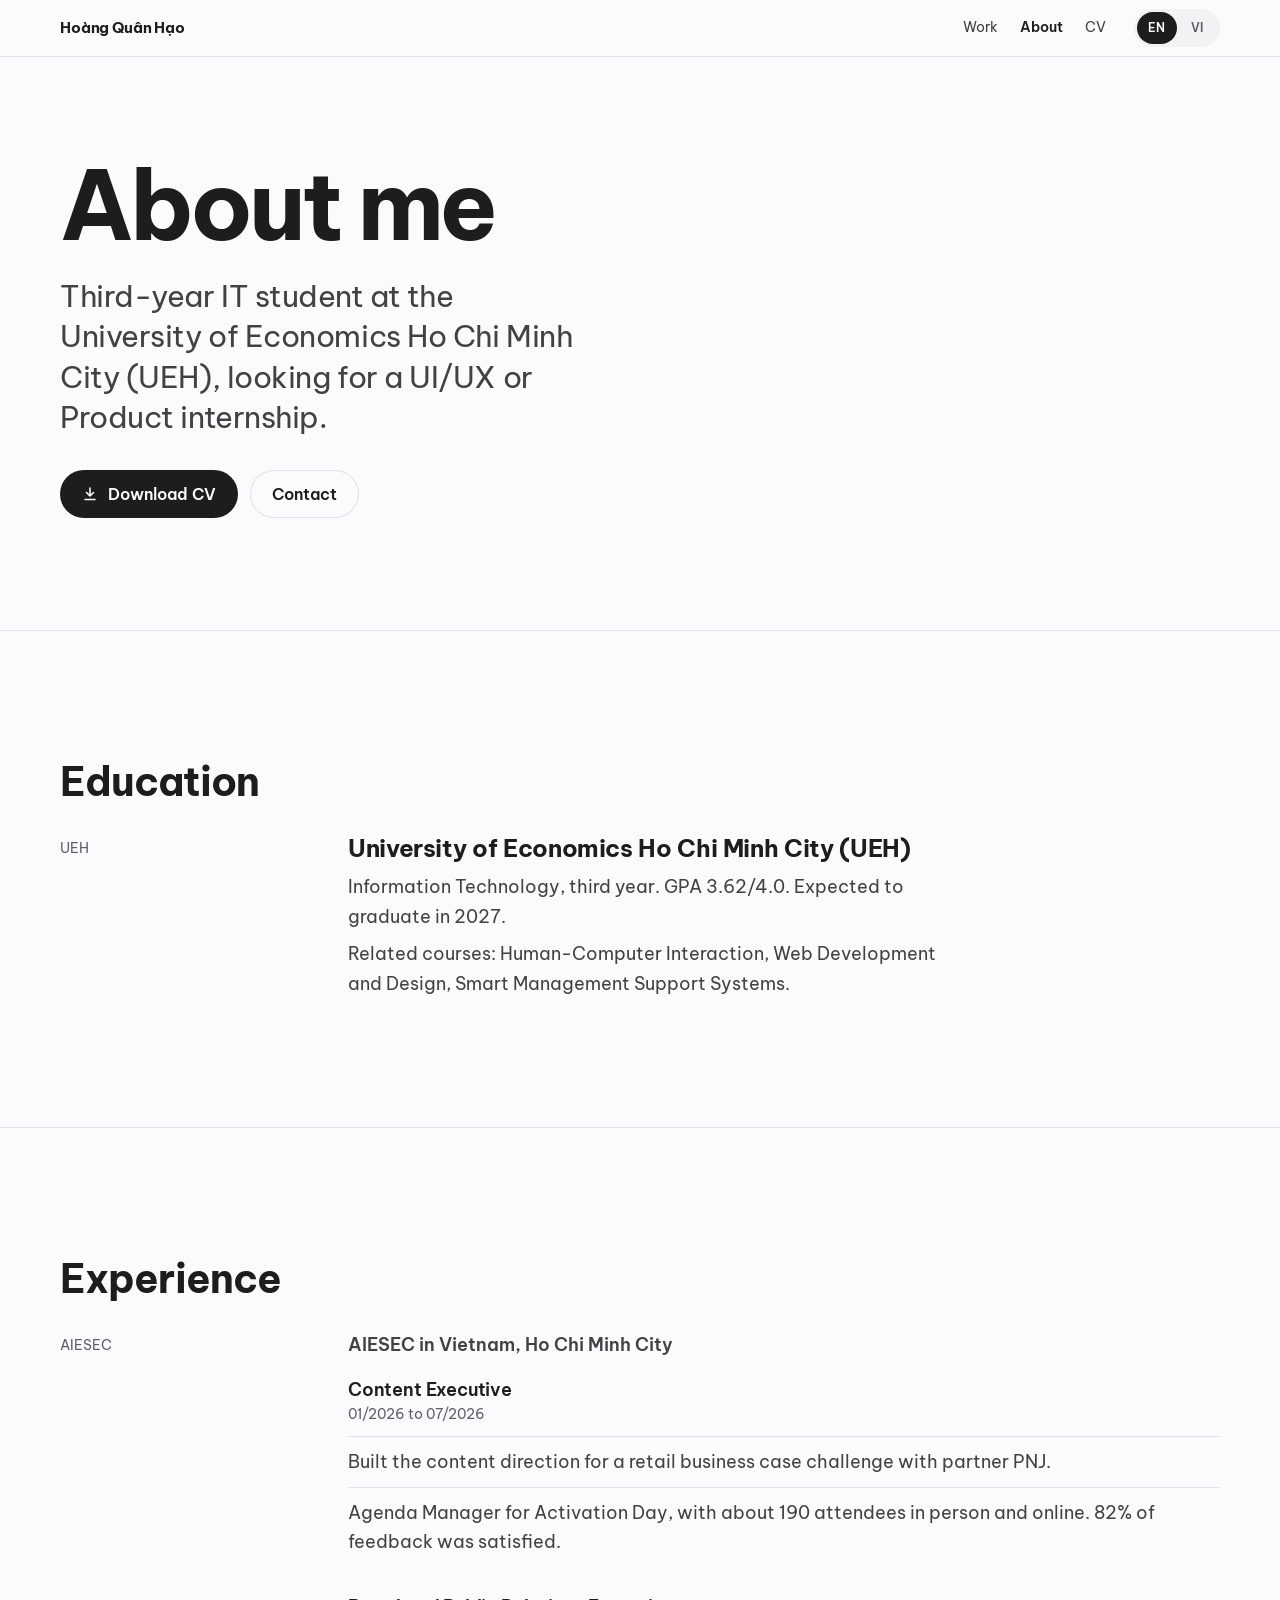
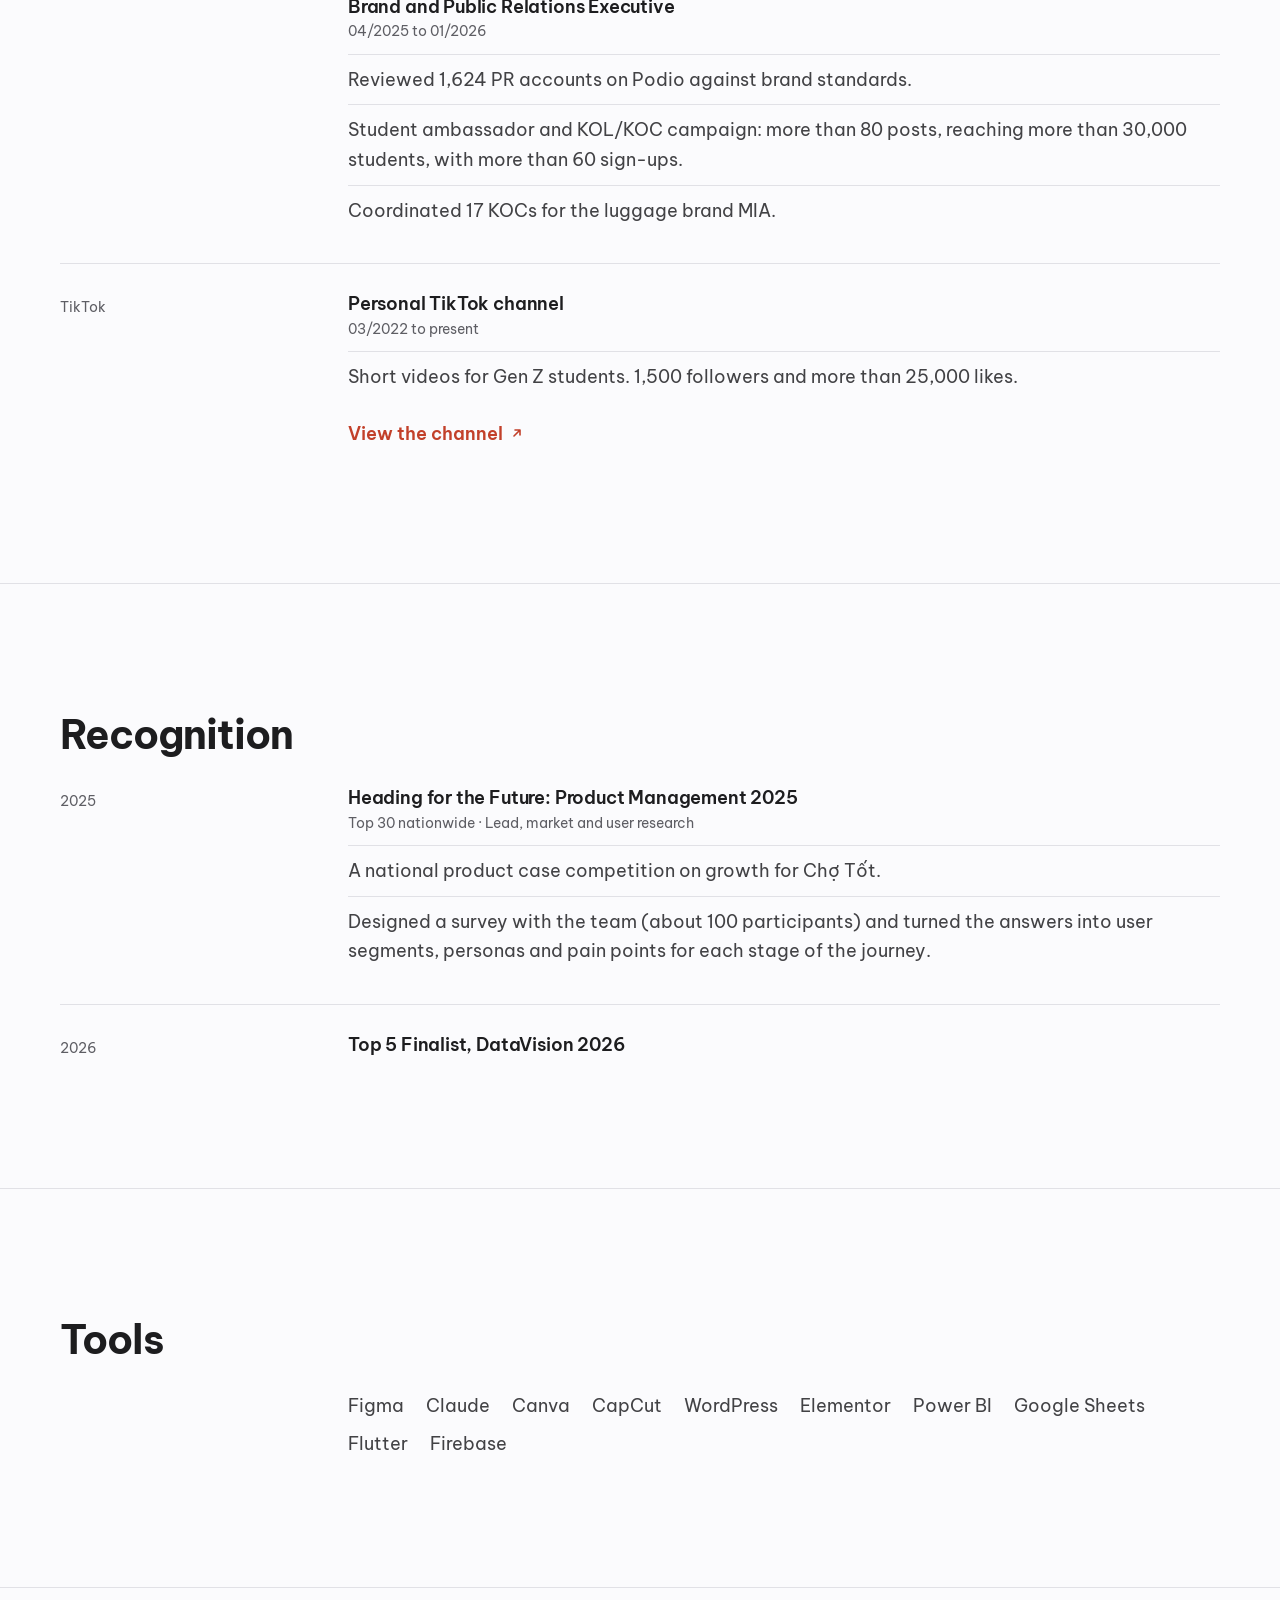
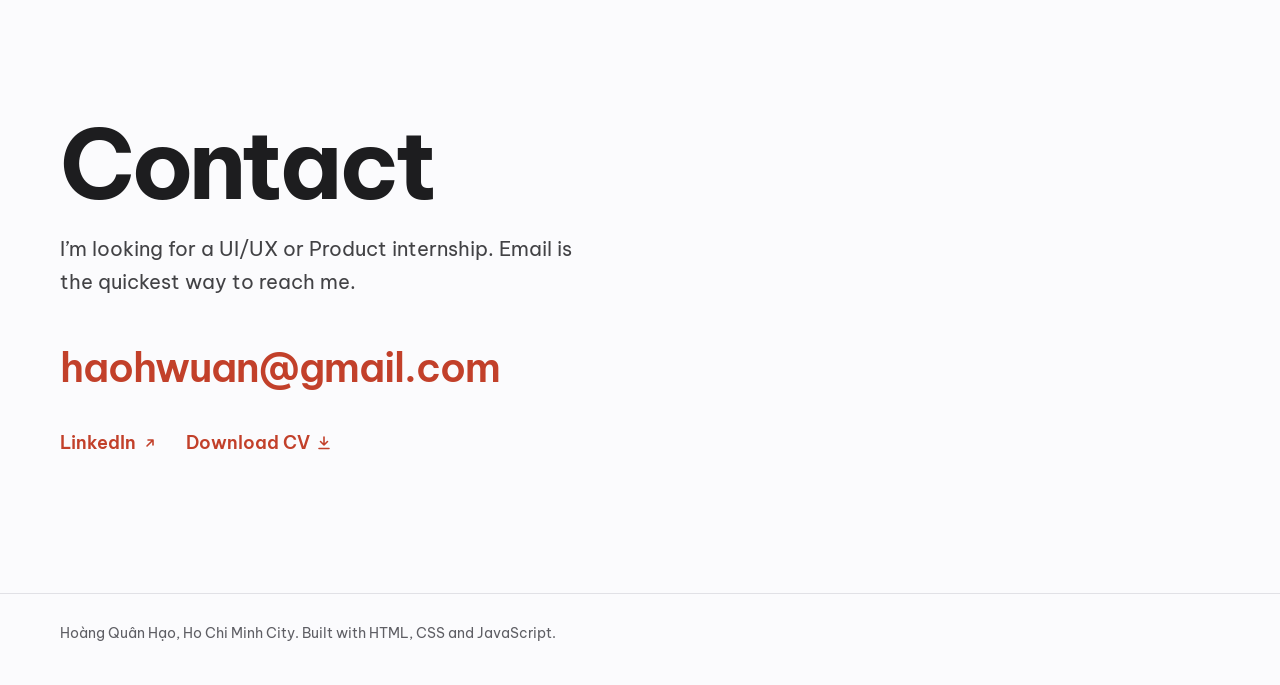
==== commit 29692841: "Fill the last TODO and add figures from the CV - Lumé: what I'd do differently - BloomMate: startup " ====
--- a/about/index.html
+++ b/about/index.html
@@ -112,11 +112,16 @@
     <div class="wrap">
       <h2 id="rec" data-i18n="ab.awards"></h2>
       <div class="row">
-        <span class="k">2025 · 2026</span>
-        <ul class="awards">
-          <li data-i18n="h.about.a1"></li>
-          <li data-i18n="h.about.a2"></li>
-        </ul>
+        <span class="k">2025</span>
+        <div class="job">
+          <h3 data-i18n="ab.h4tf"></h3>
+          <p class="d" data-i18n="ab.h4tf.d"></p>
+          <ul><li data-i18n="ab.h4tf.b1"></li><li data-i18n="ab.h4tf.b2"></li></ul>
+        </div>
+      </div>
+      <div class="row">
+        <span class="k">2026</span>
+        <div class="job"><h3 data-i18n="h.about.a1"></h3></div>
       </div>
     </div>
   </section>
--- a/assets/css/site.css
+++ b/assets/css/site.css
@@ -436,3 +436,17 @@
 .nf h1 { font-size: var(--t-display); line-height: 1.02; letter-spacing: -0.04em; max-width: 14ch; }
 .nf p { margin-top: 20px; font-size: var(--t-lead); color: var(--ink-2); }
 .nf .btn { margin-top: 36px; }
+
+/* ---------- Lumé: problem and the app's answer, side by side ---------- */
+.pf { list-style: none; margin-top: 28px; max-width: 60rem; }
+.pf li { display: grid; grid-template-columns: repeat(2, minmax(0, 1fr)); gap: 12px clamp(24px, 5vw, 64px); padding: 22px 0; border-top: 1px solid var(--line); }
+.pf li:last-child { border-bottom: 1px solid var(--line); }
+.pf div { display: grid; gap: 4px; align-content: start; min-width: 0; color: var(--ink-2); }
+.pf .lbl { font-size: 0.8125rem; color: var(--muted); }
+.pf b { font-size: var(--t-h3); font-weight: 600; letter-spacing: -0.015em; line-height: 1.3; color: var(--ink); }
+.pf b.fx { color: var(--accent); }
+@media (max-width: 640px) { .pf li { grid-template-columns: 1fr; } }
+
+/* Phone screenshots: rounded like the device, same hairline and shadow as desktop shots */
+.phone-img { width: 100%; max-width: 280px; height: auto; border-radius: 28px; border: 1px solid var(--line); box-shadow: var(--shot-shadow); background: var(--bg-2); }
+.phones .phone-img { max-width: none; }
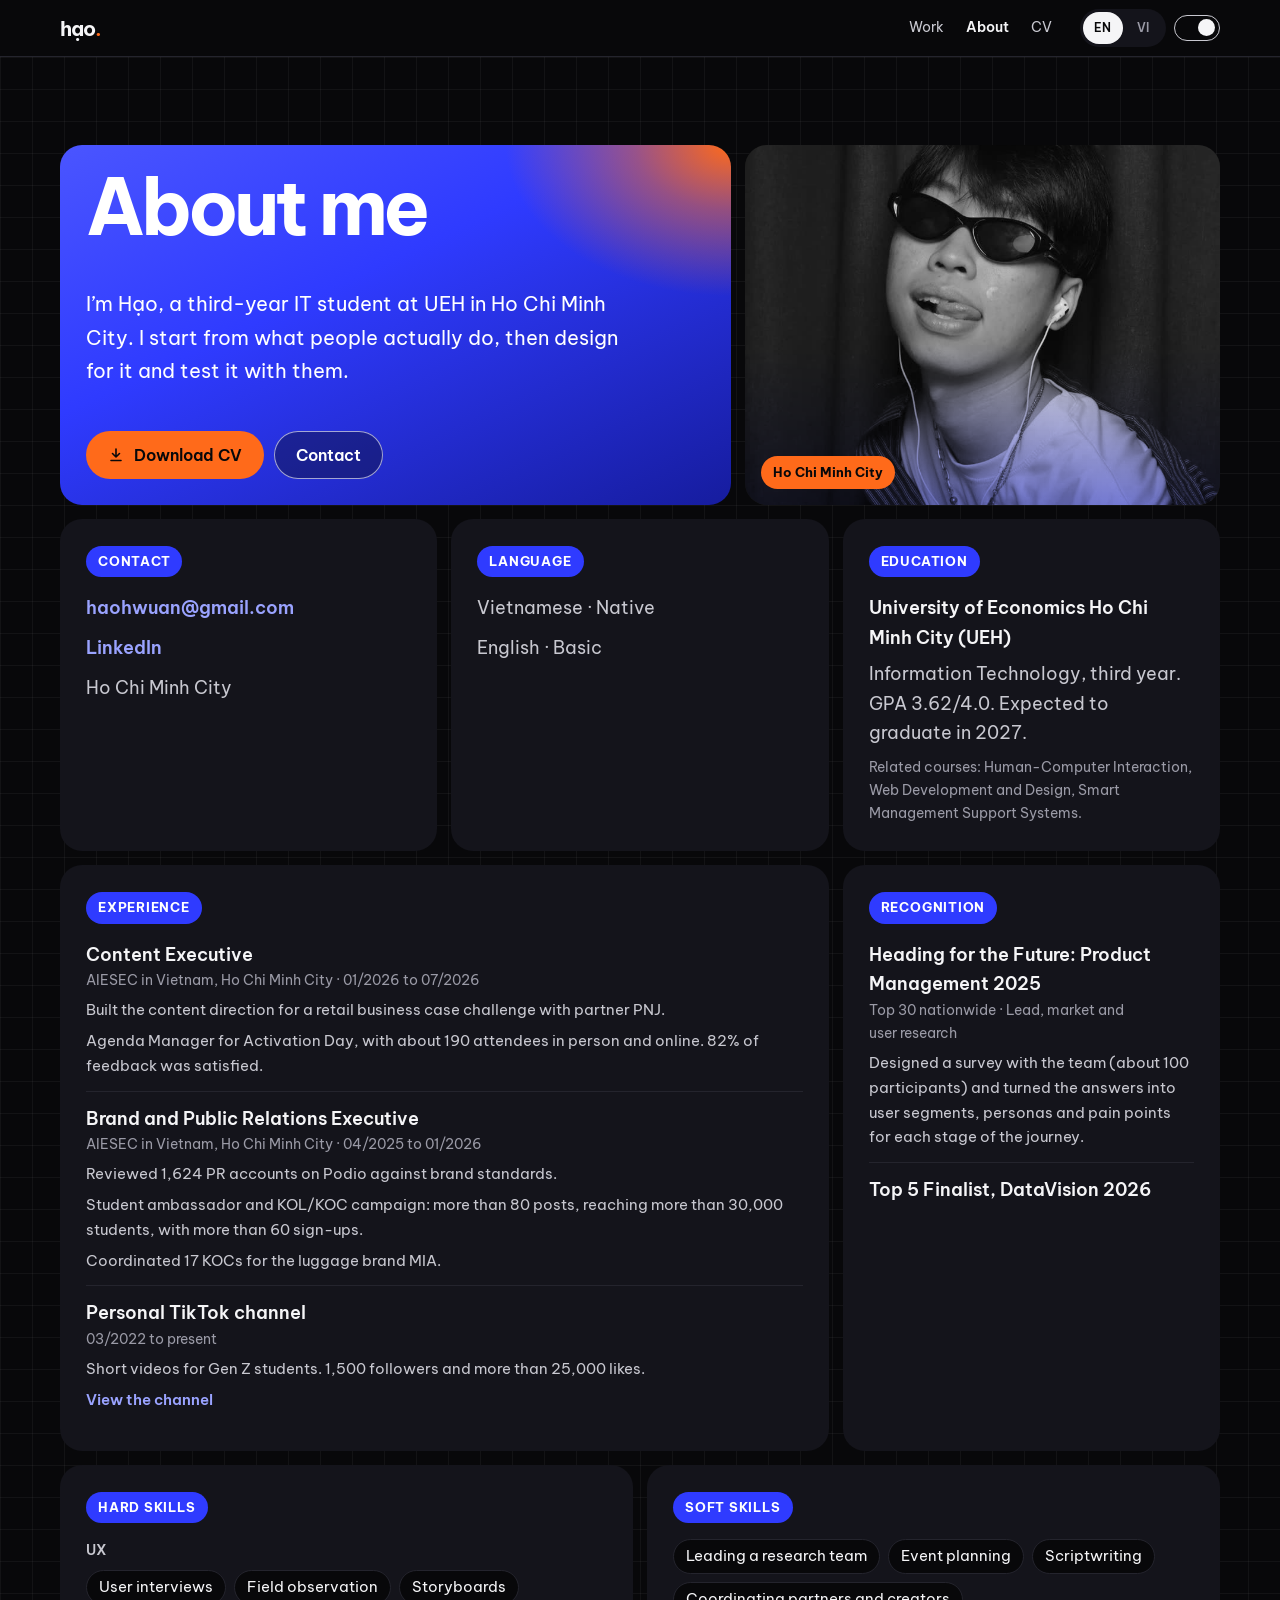
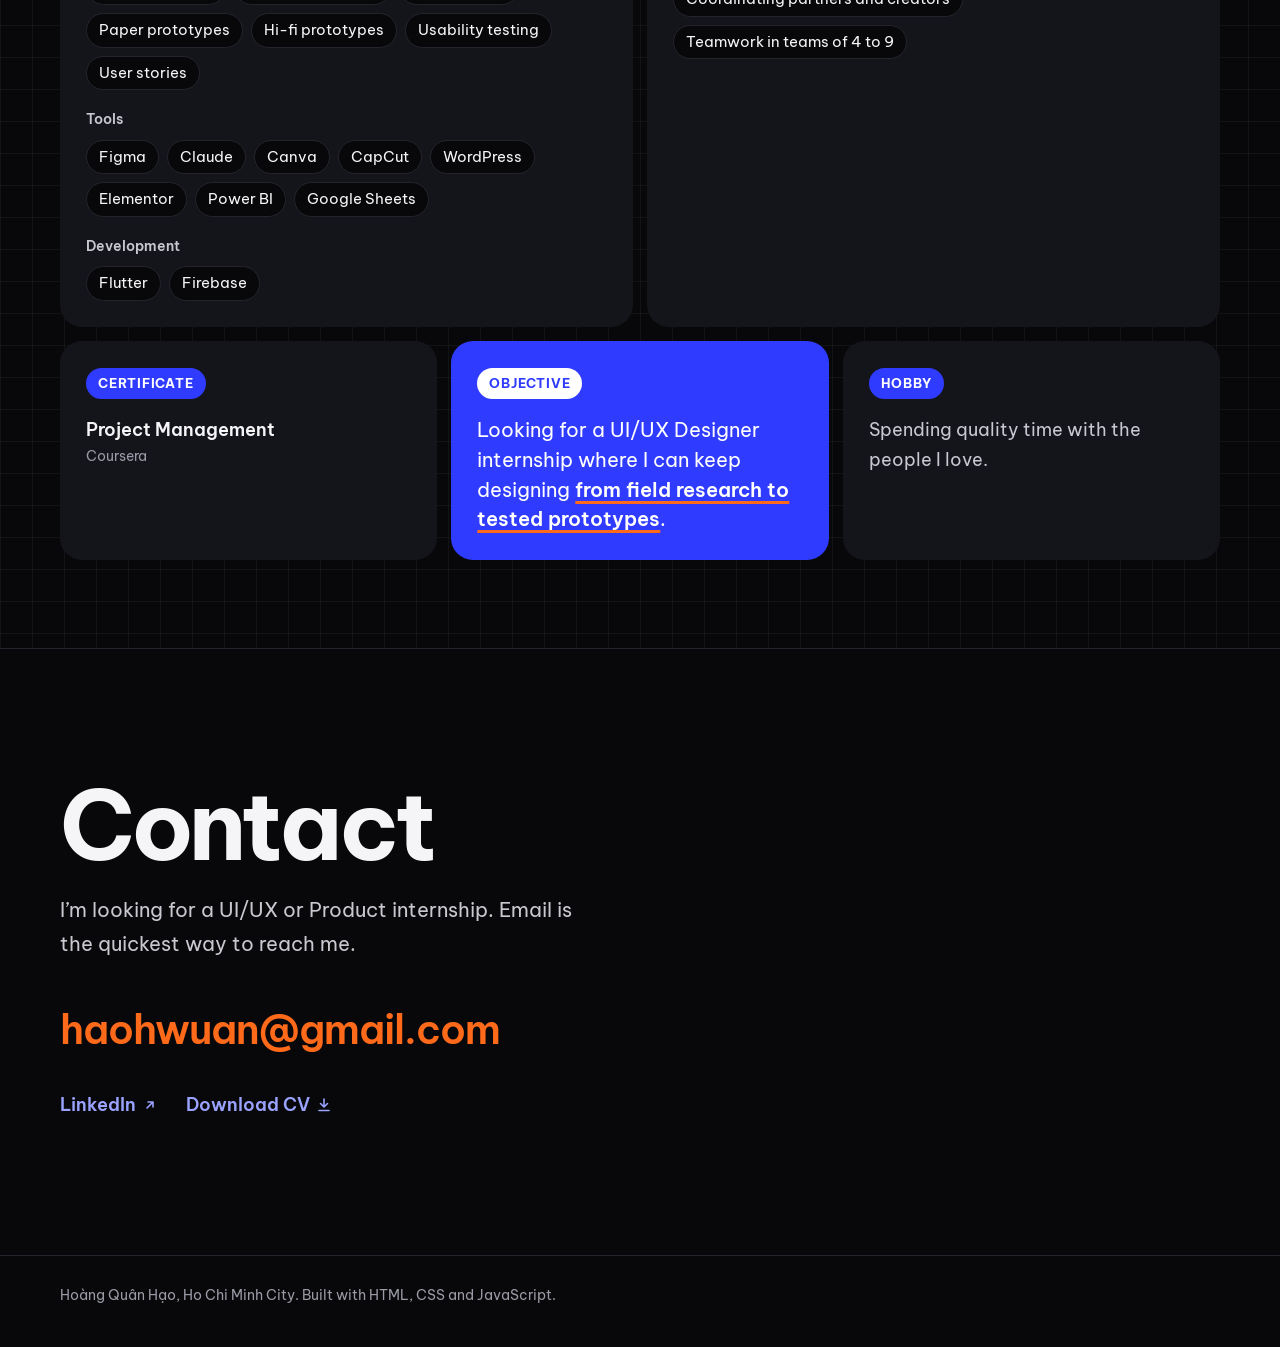
==== commit b719c661: "Redesign: black, electric blue and an orange ember - Dark by default with a light theme switch (reme" ====
--- a/about/index.html
+++ b/about/index.html
@@ -4,9 +4,8 @@
 <meta charset="utf-8">
 <meta name="viewport" content="width=device-width, initial-scale=1, viewport-fit=cover">
 <title>About · Hoàng Quân Hạo</title>
-<meta name="description" content="About Hoàng Quân Hạo: IT student at UEH, GPA 3.62/4.0, graduating 2027. Experience at AIESEC in Vietnam, tools, and recognition.">
-<meta name="theme-color" content="#FBFBFD" media="(prefers-color-scheme: light)">
-<meta name="theme-color" content="#111113" media="(prefers-color-scheme: dark)">
+<meta name="description" content="About Hoàng Quân Hạo at a glance: IT student at UEH, UX skills, experience, achievements, certificate and contact.">
+<meta name="theme-color" content="#08080A">
 <link rel="canonical" href="https://wqhao216.github.io/wee_career/about/">
 <meta property="og:type" content="profile">
 <meta property="og:site_name" content="Hoàng Quân Hạo">
@@ -22,6 +21,7 @@
 <link rel="icon" href="../assets/img/favicon.svg" type="image/svg+xml">
 <link rel="preload" href="../assets/fonts/be-vietnam-pro-700-latin.woff2" as="font" type="font/woff2" crossorigin>
 <link rel="preload" href="../assets/fonts/be-vietnam-pro-400-latin.woff2" as="font" type="font/woff2" crossorigin>
+<script>try{if(localStorage.getItem("theme")==="light")document.documentElement.setAttribute("data-theme","light")}catch(e){}</script>
 <link rel="stylesheet" href="../assets/css/site.css">
 <script src="../i18n/en.js"></script>
 <script src="../i18n/vi.js"></script>
@@ -31,112 +31,114 @@
 
 <header class="gnav">
   <div class="wrap">
-    <a class="brand" href="../" data-i18n="c.brand" data-i18n-attr="aria-label:c.home"></a>
-    <nav data-i18n-attr="aria-label:c.nav">
+    <a class="brand" href="../">hạo<span class="dot">.</span><span class="sr-only" data-i18n="c.home"></span></a>
+    <nav id="site-nav" data-i18n-attr="aria-label:c.nav">
       <ul>
         <li><a class="nl" href="../#work" data-i18n="c.work"></a></li>
         <li><a class="nl" href="./" aria-current="page" data-i18n="c.about"></a></li>
         <li class="cv"><a class="nl" href="../assets/cv/Hoang-Quan-Hao-CV.pdf" download data-i18n="c.cv"></a></li>
       </ul>
     </nav>
-    <div class="lang" role="group" data-i18n-attr="aria-label:c.lang">
-      <button type="button" data-lang="en" aria-pressed="true" data-i18n-attr="aria-label:c.lang.en">EN</button>
-      <button type="button" data-lang="vi" aria-pressed="false" data-i18n-attr="aria-label:c.lang.vi">VI</button>
+    <div class="tools-r">
+      <div class="lang" role="group" data-i18n-attr="aria-label:c.lang">
+        <button type="button" data-lang="en" aria-pressed="true" data-i18n-attr="aria-label:c.lang.en">EN</button>
+        <button type="button" data-lang="vi" aria-pressed="false" data-i18n-attr="aria-label:c.lang.vi">VI</button>
+      </div>
+      <button type="button" class="theme" role="switch" aria-checked="true" data-theme-toggle data-i18n-attr="aria-label:c.theme"><span></span></button>
+      <button type="button" class="menu-btn" aria-expanded="false" aria-controls="site-nav" data-menu data-i18n="c.menu"></button>
     </div>
   </div>
 </header>
 
 <main id="main">
-  <header class="cs-head" style="padding-bottom:0">
+  <div class="board-wrap">
     <div class="wrap">
-      <h1 data-i18n="ab.h"></h1>
-      <p class="sum" data-i18n="ab.lead"></p>
-      <div class="actions links" style="margin-top:32px;gap:12px">
-        <a class="btn btn-ink" href="../assets/cv/Hoang-Quan-Hao-CV.pdf" download>
-          <svg width="16" height="16" viewBox="0 0 16 16" fill="none" stroke="currentColor" stroke-width="1.6" stroke-linecap="round" stroke-linejoin="round" aria-hidden="true"><path d="M8 2v8M4.5 6.5 8 10l3.5-3.5M3 13.5h10"/></svg>
-          <span data-i18n="h.cta.cv"></span>
-        </a>
-        <a class="btn btn-line" href="#contact" data-i18n="c.contact.title"></a>
+      <div class="board">
+        <section class="cell c-intro" aria-labelledby="ab-h">
+          <h1 id="ab-h" data-i18n="ab.h"></h1>
+          <p data-i18n="ab.intro"></p>
+          <div class="actions">
+            <a class="btn btn-ink" href="../assets/cv/Hoang-Quan-Hao-CV.pdf" download><svg width="16" height="16" viewBox="0 0 16 16" fill="none" stroke="currentColor" stroke-width="1.6" stroke-linecap="round" stroke-linejoin="round" aria-hidden="true"><path d="M8 2v8M4.5 6.5 8 10l3.5-3.5M3 13.5h10"/></svg><span data-i18n="h.cta.cv"></span></a>
+            <a class="btn btn-line" href="#contact" data-i18n="c.contact.title"></a>
+          </div>
+        </section>
+        <figure class="cell c-photo" style="margin:0">
+          <img src="../assets/img/portrait.jpg" width="800" height="1000" fetchpriority="high" decoding="async" data-i18n-attr="alt:ab.photo" alt="">
+          <figcaption class="tag" data-i18n="ab.city"></figcaption>
+        </figure>
+
+        <section class="cell c-4" aria-labelledby="ab-contact">
+          <h2 id="ab-contact" data-i18n="c.contact.title"></h2>
+          <ul>
+            <li><a href="mailto:haohwuan@gmail.com">haohwuan@gmail.com</a></li>
+            <li><a href="https://www.linkedin.com/in/qu%C3%A2n-h%E1%BA%A1o-ho%C3%A0ng-7aa39737b/" target="_blank" rel="noopener">LinkedIn<span class="sr-only" data-i18n="c.newtab"></span></a></li>
+            <li data-i18n="ab.city"></li>
+          </ul>
+        </section>
+        <section class="cell c-4" aria-labelledby="ab-lang">
+          <h2 id="ab-lang" data-i18n="ab.lang"></h2>
+          <ul><li data-i18n="ab.lang.vi"></li><li data-i18n="ab.lang.en"></li></ul>
+        </section>
+        <section class="cell c-4" aria-labelledby="ab-edu">
+          <h2 id="ab-edu" data-i18n="ab.edu"></h2>
+          <p class="t" data-i18n="ab.edu.school"></p>
+          <p style="margin-top:6px" data-i18n="ab.edu.v"></p>
+          <p class="d" style="margin-top:8px" data-i18n="ab.edu.courses"></p>
+        </section>
+
+        <section class="cell c-8" aria-labelledby="ab-exp">
+          <h2 id="ab-exp" data-i18n="ab.exp"></h2>
+          <div class="job-row">
+            <p class="t" data-i18n="ab.r1"></p><p class="d"><span data-i18n="ab.aiesec"></span> · <span data-i18n="ab.r1.d"></span></p>
+            <ul><li data-i18n="ab.r1.b1"></li><li data-i18n="ab.r1.b2"></li></ul>
+          </div>
+          <div class="job-row">
+            <p class="t" data-i18n="ab.r2"></p><p class="d"><span data-i18n="ab.aiesec"></span> · <span data-i18n="ab.r2.d"></span></p>
+            <ul><li data-i18n="ab.r2.b1"></li><li data-i18n="ab.r2.b2"></li><li data-i18n="ab.r2.b3"></li></ul>
+          </div>
+          <div class="job-row">
+            <p class="t" data-i18n="ab.tt"></p><p class="d" data-i18n="ab.tt.d"></p>
+            <ul><li data-i18n="ab.tt.b1"></li><li><a href="https://www.tiktok.com/@wqhao216" target="_blank" rel="noopener"><span data-i18n="ab.tt.link"></span><span class="sr-only" data-i18n="c.newtab"></span></a></li></ul>
+          </div>
+        </section>
+        <section class="cell c-4" aria-labelledby="ab-rec">
+          <h2 id="ab-rec" data-i18n="ab.awards"></h2>
+          <div class="job-row">
+            <p class="t" data-i18n="ab.h4tf"></p><p class="d" data-i18n="ab.h4tf.d"></p>
+            <ul><li data-i18n="ab.h4tf.b2"></li></ul>
+          </div>
+          <div class="job-row"><p class="t" data-i18n="h.about.a1"></p></div>
+        </section>
+
+        <section class="cell c-6" aria-labelledby="ab-hard">
+          <h2 id="ab-hard" data-i18n="ab.hard"></h2>
+          <p class="sub-h" data-i18n="ab.ux"></p>
+          <ul class="chips"><li data-i18n="ab.ux1"></li><li data-i18n="ab.ux2"></li><li data-i18n="ab.ux3"></li><li data-i18n="ab.ux4"></li><li data-i18n="ab.ux5"></li><li data-i18n="ab.ux6"></li><li data-i18n="ab.ux7"></li></ul>
+          <p class="sub-h" data-i18n="ab.tools"></p>
+          <ul class="chips"><li>Figma</li><li>Claude</li><li>Canva</li><li>CapCut</li><li>WordPress</li><li>Elementor</li><li>Power BI</li><li>Google Sheets</li></ul>
+          <p class="sub-h" data-i18n="ab.dev"></p>
+          <ul class="chips"><li>Flutter</li><li>Firebase</li></ul>
+        </section>
+        <section class="cell c-6" aria-labelledby="ab-soft">
+          <h2 id="ab-soft" data-i18n="ab.soft"></h2>
+          <ul class="chips"><li data-i18n="ab.s1"></li><li data-i18n="ab.s2"></li><li data-i18n="ab.s3"></li><li data-i18n="ab.s4"></li><li data-i18n="ab.s5"></li></ul>
+        </section>
+
+        <section class="cell c-4" aria-labelledby="ab-cert">
+          <h2 id="ab-cert" data-i18n="ab.cert"></h2>
+          <p class="t" data-i18n="ab.cert.name"></p><p class="d" data-i18n="ab.cert.by"></p>
+        </section>
+        <section class="cell c-4 c-obj" aria-labelledby="ab-obj">
+          <h2 id="ab-obj" data-i18n="ab.obj"></h2>
+          <p data-i18n-html="ab.obj.p"></p>
+        </section>
+        <section class="cell c-4" aria-labelledby="ab-hobby">
+          <h2 id="ab-hobby" data-i18n="ab.hobby"></h2>
+          <p data-i18n="ab.hobby.p"></p>
+        </section>
       </div>
     </div>
-  </header>
-
-  <section class="band" style="margin-top:clamp(64px,9vw,112px)" aria-labelledby="edu">
-    <div class="wrap">
-      <h2 id="edu" data-i18n="ab.edu"></h2>
-      <div class="row">
-        <span class="k">UEH</span>
-        <div>
-          <h3 data-i18n="ab.edu.school"></h3>
-          <p style="margin-top:8px" data-i18n="ab.edu.v"></p>
-          <p style="margin-top:8px" data-i18n="ab.edu.courses"></p>
-        </div>
-      </div>
-    </div>
-  </section>
-
-  <section class="band" aria-labelledby="exp">
-    <div class="wrap">
-      <h2 id="exp" data-i18n="ab.exp"></h2>
-      <div class="row">
-        <span class="k">AIESEC</span>
-        <div>
-          <p class="org" data-i18n="ab.aiesec"></p>
-          <div class="job">
-            <h3 data-i18n="ab.r1"></h3>
-            <p class="d" data-i18n="ab.r1.d"></p>
-            <ul><li data-i18n="ab.r1.b1"></li><li data-i18n="ab.r1.b2"></li></ul>
-          </div>
-          <div class="job">
-            <h3 data-i18n="ab.r2"></h3>
-            <p class="d" data-i18n="ab.r2.d"></p>
-            <ul><li data-i18n="ab.r2.b1"></li><li data-i18n="ab.r2.b2"></li><li data-i18n="ab.r2.b3"></li></ul>
-          </div>
-        </div>
-      </div>
-      <div class="row">
-        <span class="k">TikTok</span>
-        <div class="job">
-          <h3 data-i18n="ab.tt"></h3>
-          <p class="d" data-i18n="ab.tt.d"></p>
-          <ul><li data-i18n="ab.tt.b1"></li></ul>
-          <div class="links">
-            <a class="go ext" href="https://www.tiktok.com/@wqhao216" target="_blank" rel="noopener"><span data-i18n="ab.tt.link"></span><span class="sr-only" data-i18n="c.newtab"></span><svg width="16" height="16" viewBox="0 0 16 16" fill="none" stroke="currentColor" stroke-width="1.6" stroke-linecap="round" stroke-linejoin="round" aria-hidden="true"><path d="M5 11 11 5M6 5h5v5"/></svg></a>
-          </div>
-        </div>
-      </div>
-    </div>
-  </section>
-
-  <section class="band" aria-labelledby="rec">
-    <div class="wrap">
-      <h2 id="rec" data-i18n="ab.awards"></h2>
-      <div class="row">
-        <span class="k">2025</span>
-        <div class="job">
-          <h3 data-i18n="ab.h4tf"></h3>
-          <p class="d" data-i18n="ab.h4tf.d"></p>
-          <ul><li data-i18n="ab.h4tf.b1"></li><li data-i18n="ab.h4tf.b2"></li></ul>
-        </div>
-      </div>
-      <div class="row">
-        <span class="k">2026</span>
-        <div class="job"><h3 data-i18n="h.about.a1"></h3></div>
-      </div>
-    </div>
-  </section>
-
-  <section class="band" aria-labelledby="tools">
-    <div class="wrap">
-      <h2 id="tools" data-i18n="ab.tools"></h2>
-      <div class="row">
-        <span class="k"></span>
-        <ul class="tools">
-          <li>Figma</li><li>Claude</li><li>Canva</li><li>CapCut</li><li>WordPress</li><li>Elementor</li><li>Power BI</li><li>Google Sheets</li><li>Flutter</li><li>Firebase</li>
-        </ul>
-      </div>
-    </div>
-  </section>
+  </div>
 
   <section class="band contact" id="contact" aria-labelledby="contact-h">
     <div class="wrap">
--- a/assets/css/site.css
+++ b/assets/css/site.css
@@ -9,21 +9,35 @@
 @font-face{font-family:"Be Vietnam Pro";font-style:normal;font-weight:700;font-display:swap;src:url("../fonts/be-vietnam-pro-700-latin-ext.woff2") format("woff2");unicode-range:U+0100-02BA, U+02BD-02C5, U+02C7-02CC, U+02CE-02D7, U+02DD-02FF, U+0304, U+0308, U+0329, U+1D00-1DBF, U+1E00-1E9F, U+1EF2-1EFF, U+2020, U+20A0-20AB, U+20AD-20C4, U+2113, U+2C60-2C7F, U+A720-A7FF;}
 @font-face{font-family:"Be Vietnam Pro";font-style:normal;font-weight:700;font-display:swap;src:url("../fonts/be-vietnam-pro-700-latin.woff2") format("woff2");unicode-range:U+0000-00FF, U+0131, U+0152-0153, U+02BB-02BC, U+02C6, U+02DA, U+02DC, U+0304, U+0308, U+0329, U+2000-206F, U+20AC, U+2122, U+2191, U+2193, U+2212, U+2215, U+FEFF, U+FFFD;}
 
-/* Hoàng Quân Hạo portfolio. One quiet ground, one red-pen accent, product screenshots carry the colour. */
+/* Hoàng Quân Hạo portfolio. Black ground, electric blue panels, a hot orange ember for emphasis. Dark by default; light on request. */
 
 :root {
-  --bg: #FBFBFD;
-  --bg-2: #F2F2F5;
-  --ink: #1D1D1F;
-  --ink-2: #424245;
-  --muted: #5E5E64;
-  --line: #E1E1E6;
-  --accent: #C2402A;
-  --accent-tint: #F8E6E2;
-  --on-ink: #FBFBFD;
-  --material: rgba(251, 251, 253, 0.78);
-  --shot-shadow: 0 28px 60px -32px rgba(29, 29, 31, 0.32), 0 2px 6px rgba(29, 29, 31, 0.05);
-  --ph: #ECECF0;
+  --bg: #08080A;
+  --bg-2: #14141B;
+  --ink: #F5F5F7;
+  --ink-2: #C8C8D0;
+  --muted: #9A9AA6;
+  --line: #24242D;
+  --accent: #FF6A1A;            /* orange as text: links, the marked fact, focus */
+  --accent-tint: #3A1A0C;
+  --orange: #FF6A1A;            /* orange as fill: primary button, dot, active step */
+  --on-orange: #08080A;
+  --orange-display: #FF6A1A;    /* orange for display-size text only */
+  --blue: #2F3BFF;              /* blue as fill: panels, pills */
+  --blue-deep: #161C9E;
+  --blue-ink: #9AA3FF;          /* blue as text on the ground */
+  --on-blue: #FFFFFF;
+  --on-blue-2: #DADDFF;
+  --on-ink: #08080A;
+  --material: rgba(8, 8, 10, 0.72);
+  --shot-shadow: 0 18px 36px -22px rgba(0, 0, 0, 0.8);
+  --ph: #16161E;
+  --grid: rgba(255, 255, 255, 0.045);
+  --hot: radial-gradient(55% 60% at 80% 82%, #FF6A1A 0%, rgba(255, 106, 26, 0.55) 30%, rgba(255, 106, 26, 0) 70%),
+         radial-gradient(50% 50% at 10% 6%, rgba(154, 163, 255, 0.28) 0%, rgba(154, 163, 255, 0) 60%),
+         linear-gradient(155deg, #4A55FF 0%, #2F3BFF 40%, #161C9E 100%);
+  --hot-quiet: radial-gradient(38% 46% at 100% 118%, rgba(255, 106, 26, 0.9) 0%, rgba(255, 106, 26, 0) 62%),
+         linear-gradient(170deg, #2F3BFF 0%, #2530E0 60%, #1B22B8 100%);
 
   --font: "Be Vietnam Pro", system-ui, -apple-system, "Segoe UI", Roboto, sans-serif;
   --t-small: 0.875rem;
@@ -40,25 +54,26 @@
   --gutter-r: max(20px, env(safe-area-inset-right, 0px));
   --rail-h: 3.25rem;
   --ease-out: cubic-bezier(0.16, 1, 0.3, 1);
+  color-scheme: dark;
+}
+
+:root[data-theme="light"] {
+  --bg: #F6F6FA;
+  --bg-2: #ECEDF7;
+  --ink: #0B0B12;
+  --ink-2: #3A3A48;
+  --muted: #5C5C6E;
+  --line: #DCDDE8;
+  --accent: #B83A08;
+  --accent-tint: #FFE3D3;
+  --orange-display: #E2560E;
+  --blue-ink: #2F3BFF;
+  --on-ink: #F6F6FA;
+  --material: rgba(246, 246, 250, 0.8);
+  --shot-shadow: 0 28px 60px -32px rgba(20, 22, 60, 0.35), 0 2px 6px rgba(20, 22, 60, 0.06);
+  --ph: #E6E7F2;
+  --grid: rgba(47, 59, 255, 0.07);
   color-scheme: light;
-}
-
-@media (prefers-color-scheme: dark) {
-  :root {
-    --bg: #111113;
-    --bg-2: #1B1B1E;
-    --ink: #F5F5F7;
-    --ink-2: #D2D2D7;
-    --muted: #A6A6AC;
-    --line: #2E2E33;
-    --accent: #FF7A5C;
-    --accent-tint: #3A1E18;
-    --on-ink: #111113;
-    --material: rgba(17, 17, 19, 0.74);
-    --shot-shadow: 0 28px 60px -30px rgba(0, 0, 0, 0.7), 0 0 0 1px rgba(255, 255, 255, 0.04);
-    --ph: #1F1F23;
-    color-scheme: dark;
-  }
 }
 
 /* ---------- Base ---------- */
@@ -130,13 +145,13 @@
   transition: transform 0.15s var(--ease-out), background 0.2s, color 0.2s, box-shadow 0.2s;
 }
 .btn:active { transform: scale(0.97); }
-.btn-ink { background: var(--ink); color: var(--on-ink); }
-.btn-ink:hover { box-shadow: 0 10px 24px -12px rgba(29, 29, 31, 0.5); }
+.btn-ink { background: var(--orange); color: var(--on-orange); }
+.btn-ink:hover { background: #FF7E3A; }
 .btn-line { box-shadow: inset 0 0 0 1px var(--line); color: var(--ink); }
 .btn-line:hover { box-shadow: inset 0 0 0 1px var(--ink); }
 .go {
   display: inline-flex; align-items: center; gap: 6px; min-height: 44px;
-  color: var(--accent); font-weight: 600; text-decoration: none;
+  color: var(--blue-ink); font-weight: 600; text-decoration: none;
 }
 .go svg { transition: transform 0.25s var(--ease-out); }
 .go:hover svg { transform: translateX(3px); }
@@ -173,7 +188,7 @@
 .steps li { color: var(--muted); position: relative; padding-block: 4px; transition: color 0.3s; white-space: nowrap; }
 .steps li::after {
   content: ""; position: absolute; left: 0; right: 0; bottom: -2px; height: 2px; border-radius: 2px;
-  background: var(--accent); transform: scaleX(0); transform-origin: left; transition: transform 0.45s var(--ease-out);
+  background: var(--orange); transform: scaleX(0); transform-origin: left; transition: transform 0.45s var(--ease-out);
 }
 .steps li.on { color: var(--ink); font-weight: 600; }
 .steps li.on::after { transform: scaleX(1); }
@@ -259,7 +274,7 @@
 .facts div { border-top: 1px solid var(--line); padding-top: 14px; min-width: 0; }
 .facts dt { font-size: var(--t-small); color: var(--muted); }
 .facts dd { margin: 4px 0 0; font-size: 1rem; color: var(--ink-2); }
-.facts a { color: var(--accent); font-weight: 600; text-decoration: none; }
+.facts a { color: var(--blue-ink); font-weight: 600; text-decoration: none; }
 .facts a:hover { text-decoration: underline; }
 
 .toc .wrap { gap: 20px; }
@@ -334,8 +349,8 @@
 .scale .lab { color: var(--ink-2); line-height: 1.35; }
 .scale .lab small { display: block; color: var(--muted); font-size: 0.8125rem; }
 .scale .track { position: relative; height: 6px; border-radius: 6px; background: var(--line); }
-.scale .fill { position: absolute; inset: 0 auto 0 0; border-radius: 6px; background: var(--ink); transform-origin: left; transition: transform 1.1s var(--ease-out); }
-.scale li.low .fill { background: var(--accent); }
+.scale .fill { position: absolute; inset: 0 auto 0 0; border-radius: 6px; background: var(--blue); transform-origin: left; transition: transform 1.1s var(--ease-out); }
+.scale li.low .fill { background: var(--orange); }
 .scale.wait .fill { transform: scaleX(0); }
 .scale .v { font-weight: 600; text-align: right; font-variant-numeric: tabular-nums; }
 .scale .axis { display: grid; grid-template-columns: minmax(0, 12rem) minmax(0, 1fr) 3rem; gap: 20px; font-size: 0.75rem; color: var(--muted); padding-top: 8px; border-top: 1px solid var(--line); }
@@ -450,3 +465,147 @@
 /* Phone screenshots: rounded like the device, same hairline and shadow as desktop shots */
 .phone-img { width: 100%; max-width: 280px; height: auto; border-radius: 28px; border: 1px solid var(--line); box-shadow: var(--shot-shadow); background: var(--bg-2); }
 .phones .phone-img { max-width: none; }
+
+
+/* =================== Redesign: black, electric blue, orange ember =================== */
+
+/* Header: compact wordmark, links on wide screens, Menu pill on phones, theme switch beside the language toggle */
+.gnav { position: relative; z-index: 30; border-bottom-color: var(--line); }
+.brand { font-size: 1.25rem; font-weight: 700; letter-spacing: -0.05em; }
+.brand .dot { color: var(--orange); }
+.tools-r { display: flex; align-items: center; gap: 8px; }
+.theme {
+  position: relative; width: 46px; height: 26px; border-radius: 999px; border: 1.5px solid var(--ink-2);
+  background: transparent; cursor: pointer; padding: 0; flex: none;
+}
+.theme::before { content: ""; position: absolute; inset: -9px -2px; }
+.theme span { position: absolute; top: 3px; left: 3px; width: 17px; height: 17px; border-radius: 50%; background: var(--ink); transition: transform 0.3s var(--ease-out), background 0.3s; }
+.theme[aria-checked="true"] span { transform: translateX(20px); }
+.menu-btn { display: none; font: inherit; font-size: 0.8125rem; font-weight: 600; min-height: 36px; padding: 0 16px; border-radius: 999px; border: 0; background: var(--blue); color: var(--on-blue); cursor: pointer; }
+.menu-btn::before { content: ""; position: absolute; }
+@media (max-width: 720px) {
+  .gnav nav { position: absolute; left: 0; right: 0; top: 100%; background: var(--bg); border-bottom: 1px solid var(--line);
+    padding: 8px var(--gutter-r) 20px var(--gutter); display: none; }
+  .gnav.open nav { display: block; }
+  .gnav nav ul { flex-direction: column; align-items: stretch; gap: 0; }
+  .gnav nav li { border-top: 1px solid var(--line); }
+  .gnav a.nl { font-size: 1.5rem; font-weight: 700; letter-spacing: -0.03em; color: var(--ink); min-height: 60px; padding-inline: 0; }
+  .gnav li.cv { display: block; }
+  .gnav nav { order: 5; }
+  .menu-btn { display: inline-flex; align-items: center; }
+  .brand { margin-right: auto; }
+}
+
+/* Hero: name, one oversized statement, two small pills, then the ember panel with the cropped wordmark */
+.hero2 { padding-block: clamp(48px, 9vh, 104px) 0; }
+.hero2 h1 { font-size: var(--t-lead); font-weight: 600; letter-spacing: -0.01em; color: var(--ink); }
+.hero2 h1 span { color: var(--muted); font-weight: 500; }
+.hero2 .say-xl { margin-top: 18px; font-size: clamp(2.4rem, 6.2vw, 5.25rem); line-height: 0.98; letter-spacing: -0.055em; font-weight: 700; max-width: 19ch; text-wrap: balance; }
+.hero2 .say-xl mark { background: none; color: var(--orange-display); }
+.hero2 .actions { margin-top: 32px; display: flex; flex-wrap: wrap; gap: 10px; }
+.ember {
+  position: relative; overflow: hidden; margin-top: clamp(40px, 6vw, 72px); border-radius: clamp(24px, 3vw, 36px);
+  background: var(--hot); min-height: clamp(300px, 42vw, 520px); color: var(--on-blue);
+  display: flex; flex-direction: column; justify-content: space-between; padding: clamp(20px, 3vw, 36px);
+}
+.ember .row-top { display: flex; flex-wrap: wrap; justify-content: space-between; gap: 12px 24px; font-weight: 600; }
+.ember .flow3 { display: flex; flex-wrap: wrap; align-items: center; gap: 8px 12px; font-size: clamp(1rem, 1.8vw, 1.375rem); letter-spacing: -0.02em; }
+.ember .flow3 svg { opacity: 0.75; }
+.ember .where { color: #fff; font-weight: 500; font-size: var(--t-small); }
+.ember .word {
+  position: absolute; left: clamp(-8px, -0.6vw, -4px); bottom: clamp(-34px, -4.2vw, -18px); font-weight: 700;
+  font-size: clamp(9rem, 30vw, 24rem); line-height: 0.8; letter-spacing: -0.07em; color: #fff; pointer-events: none; user-select: none;
+}
+.ember .orb { position: absolute; right: clamp(20px, 3vw, 40px); bottom: clamp(20px, 3vw, 40px); width: clamp(36px, 5vw, 64px); aspect-ratio: 1; border-radius: 50%; background: var(--orange); }
+
+/* Work index: the blue panel with numbered rows that open in place */
+.index { margin-top: clamp(64px, 9vw, 120px); border-radius: clamp(24px, 3vw, 36px); background: var(--hot-quiet); color: var(--on-blue); padding: clamp(24px, 4vw, 56px); }
+.index-head { display: flex; flex-wrap: wrap; align-items: end; justify-content: space-between; gap: 12px 32px; }
+.index h2 { font-size: clamp(2.25rem, 5.6vw, 4.5rem); line-height: 0.98; letter-spacing: -0.05em; font-weight: 700; max-width: 12ch; }
+.index .cap { color: var(--on-blue-2); font-size: var(--t-small); max-width: 22rem; }
+.index ol { list-style: none; margin-top: clamp(28px, 4vw, 48px); border-bottom: 1px solid rgba(255, 255, 255, 0.4); }
+.index li { border-top: 1px solid rgba(255, 255, 255, 0.4); }
+.index summary {
+  list-style: none; cursor: pointer; display: grid; grid-template-columns: clamp(3rem, 6vw, 5rem) minmax(0, 1fr) auto auto; align-items: center; gap: 12px;
+  min-height: 72px; padding-block: 14px; font-size: clamp(1.25rem, 2.6vw, 2rem); letter-spacing: -0.03em; font-weight: 500;
+}
+.index summary::-webkit-details-marker { display: none; }
+.index summary .n { font-variant-numeric: tabular-nums; color: var(--on-blue-2); font-size: 0.8em; }
+.index summary .k { font-size: var(--t-small); color: var(--on-blue-2); letter-spacing: 0; font-weight: 500; text-align: right; }
+.index summary .pm { width: 30px; height: 30px; border-radius: 50%; border: 1.5px solid currentColor; position: relative; flex: none; transition: transform 0.35s var(--ease-out), background 0.2s; }
+.index summary .pm::before, .index summary .pm::after { content: ""; position: absolute; left: 50%; top: 50%; width: 12px; height: 1.5px; background: currentColor; transform: translate(-50%, -50%); }
+.index summary .pm::after { transform: translate(-50%, -50%) rotate(90deg); transition: transform 0.35s var(--ease-out); }
+.index details[open] summary .pm { background: #fff; color: var(--blue); }
+.index details[open] summary .pm::after { transform: translate(-50%, -50%) rotate(0deg); }
+.index summary:hover .pm { background: rgba(255, 255, 255, 0.15); }
+.index summary:focus-visible { outline: 2px solid #fff; outline-offset: 2px; border-radius: 8px; }
+.index .more { display: grid; grid-template-columns: clamp(3rem, 6vw, 5rem) minmax(0, 1fr); gap: 12px; padding: 0 0 24px; }
+.index .more p { grid-column: 2; max-width: 40rem; color: var(--on-blue-2); }
+.index .more a { grid-column: 2; justify-self: start; color: #fff; font-weight: 600; display: inline-flex; align-items: center; gap: 6px; min-height: 44px; text-decoration: underline; text-underline-offset: 0.25em; text-decoration-thickness: 1px; }
+@media (max-width: 640px) { .index summary .k { display: none; } .index summary { grid-template-columns: 2.75rem minmax(0, 1fr) auto; } .index .more { grid-template-columns: 2.75rem minmax(0, 1fr); } }
+
+/* Screenshots sit on a blue plate inside chapters, so every chapter carries the colour */
+.plate { margin: clamp(48px, 7vw, 88px) 0 0; border-radius: clamp(22px, 3vw, 32px); background: var(--hot-quiet); padding: clamp(14px, 3.4vw, 48px); }
+.plate img { width: 100%; border-radius: 14px; box-shadow: 0 30px 60px -30px rgba(0, 0, 0, 0.6); display: block; }
+.plate figcaption { margin-top: 16px; color: var(--on-blue-2); font-size: var(--t-small); }
+.chapter { border-top-color: var(--line); }
+.stat .n small { color: var(--accent); }
+
+/* ---------- About board: a one-screen overview on a faint grid ---------- */
+.board-wrap { background-image: linear-gradient(var(--grid) 1px, transparent 1px), linear-gradient(90deg, var(--grid) 1px, transparent 1px); background-size: 32px 32px; padding-block: clamp(40px, 7vw, 88px); }
+.board { display: grid; grid-template-columns: repeat(12, minmax(0, 1fr)); gap: 14px; }
+.cell { background: var(--bg-2); border-radius: 22px; padding: clamp(18px, 2.2vw, 26px); min-width: 0; }
+.cell h2 { display: inline-block; font-size: 0.8125rem; font-weight: 700; letter-spacing: 0.06em; text-transform: uppercase; background: var(--blue); color: var(--on-blue); padding: 5px 12px; border-radius: 999px; margin-bottom: 16px; }
+.cell p, .cell li { color: var(--ink-2); }
+.cell ul { list-style: none; display: grid; gap: 10px; }
+.cell .t { color: var(--ink); font-weight: 600; }
+.cell .d { color: var(--muted); font-size: var(--t-small); font-variant-numeric: tabular-nums; }
+.cell mark { background: none; color: var(--accent); font-weight: 600; }
+.cell a:not(.btn) { color: var(--blue-ink); font-weight: 600; text-decoration: none; }
+.cell a:not(.btn):hover { text-decoration: underline; }
+.cell ul.chips { display: flex; flex-wrap: wrap; gap: 8px; }
+.c-intro { grid-column: span 7; background: var(--hot); color: var(--on-blue); display: flex; flex-direction: column; justify-content: space-between; gap: 28px; min-height: 360px; position: relative; overflow: hidden; }
+.c-intro h1 { font-size: clamp(2.75rem, 6vw, 5rem); line-height: 0.95; letter-spacing: -0.055em; font-weight: 700; }
+.c-intro p { color: var(--on-blue); font-size: var(--t-lead); max-width: 34rem; position: relative; }
+.c-intro .actions { display: flex; flex-wrap: wrap; gap: 10px; position: relative; }
+.c-intro { background: radial-gradient(48% 60% at 100% 0%, #FF6A1A 0%, rgba(255, 106, 26, 0.5) 30%, rgba(255, 106, 26, 0) 70%), linear-gradient(155deg, #4A55FF 0%, #2F3BFF 40%, #161C9E 100%); }
+.c-intro .btn-line { background: rgba(8, 8, 10, 0.35); box-shadow: inset 0 0 0 1px rgba(255, 255, 255, 0.6); color: #fff; }
+.c-intro .btn-line:hover { box-shadow: inset 0 0 0 1px #fff; }
+.c-photo { grid-column: span 5; padding: 0; overflow: hidden; position: relative; min-height: 360px; background: #111; }
+.c-photo img { width: 100%; height: 100%; object-fit: cover; object-position: 50% 20%; display: block; position: absolute; inset: 0; }
+.c-photo::after { content: ""; position: absolute; inset: 0; background: linear-gradient(180deg, transparent 55%, rgba(47, 59, 255, 0.55)); mix-blend-mode: multiply; }
+.c-photo .tag { position: absolute; left: 16px; bottom: 16px; z-index: 1; background: var(--orange); color: var(--on-orange); font-size: 0.8125rem; font-weight: 700; padding: 6px 12px; border-radius: 999px; }
+.c-4 { grid-column: span 4; }
+.c-5 { grid-column: span 5; }
+.c-3 { grid-column: span 3; }
+.c-6 { grid-column: span 6; }
+.c-8 { grid-column: span 8; }
+.c-12 { grid-column: span 12; }
+.chips { display: flex; flex-wrap: wrap; gap: 8px; list-style: none; }
+.chips li { color: var(--ink); background: var(--bg); border: 1px solid var(--line); border-radius: 999px; padding: 4px 12px; font-size: 0.9375rem; }
+.c-obj { background: var(--blue); color: var(--on-blue); }
+.c-obj h2 { background: #fff; color: var(--blue); }
+.c-obj p { color: var(--on-blue); font-size: var(--t-lead); line-height: 1.45; }
+.c-obj mark { color: #fff; background: none; text-decoration: underline; text-decoration-color: var(--orange); text-decoration-thickness: 3px; text-underline-offset: 0.18em; }
+.sub-h { font-size: var(--t-small); color: var(--muted); font-weight: 600; margin: 18px 0 8px; }
+.sub-h:first-of-type { margin-top: 0; }
+.job-row { padding: 12px 0; border-top: 1px solid var(--line); }
+.job-row:first-of-type { border-top: 0; padding-top: 0; }
+.job-row ul { margin-top: 6px; gap: 6px; }
+.job-row li { font-size: 0.9375rem; }
+@media (max-width: 980px) {
+  .c-intro, .c-photo { grid-column: span 6; }
+  .c-4, .c-3, .c-5 { grid-column: span 6; }
+  .c-8 { grid-column: span 12; }
+}
+@media (max-width: 640px) {
+  .board > * { grid-column: span 12 !important; }
+  .c-photo { min-height: 420px; }
+}
+
+@media (prefers-reduced-motion: reduce) { .theme span, .index summary .pm, .index summary .pm::after { transition: none; } }
+@media (prefers-contrast: more) { .cell { border: 1px solid var(--line); } }
+
+/* Vietnamese stacks diacritics above and below: give tight display lines room */
+html[lang="vi"] .hero2 .say-xl, html[lang="vi"] .index h2, html[lang="vi"] .c-intro h1 { line-height: 1.1; }
+html[lang="vi"] .say, html[lang="vi"] .prose .big { line-height: 1.18; }
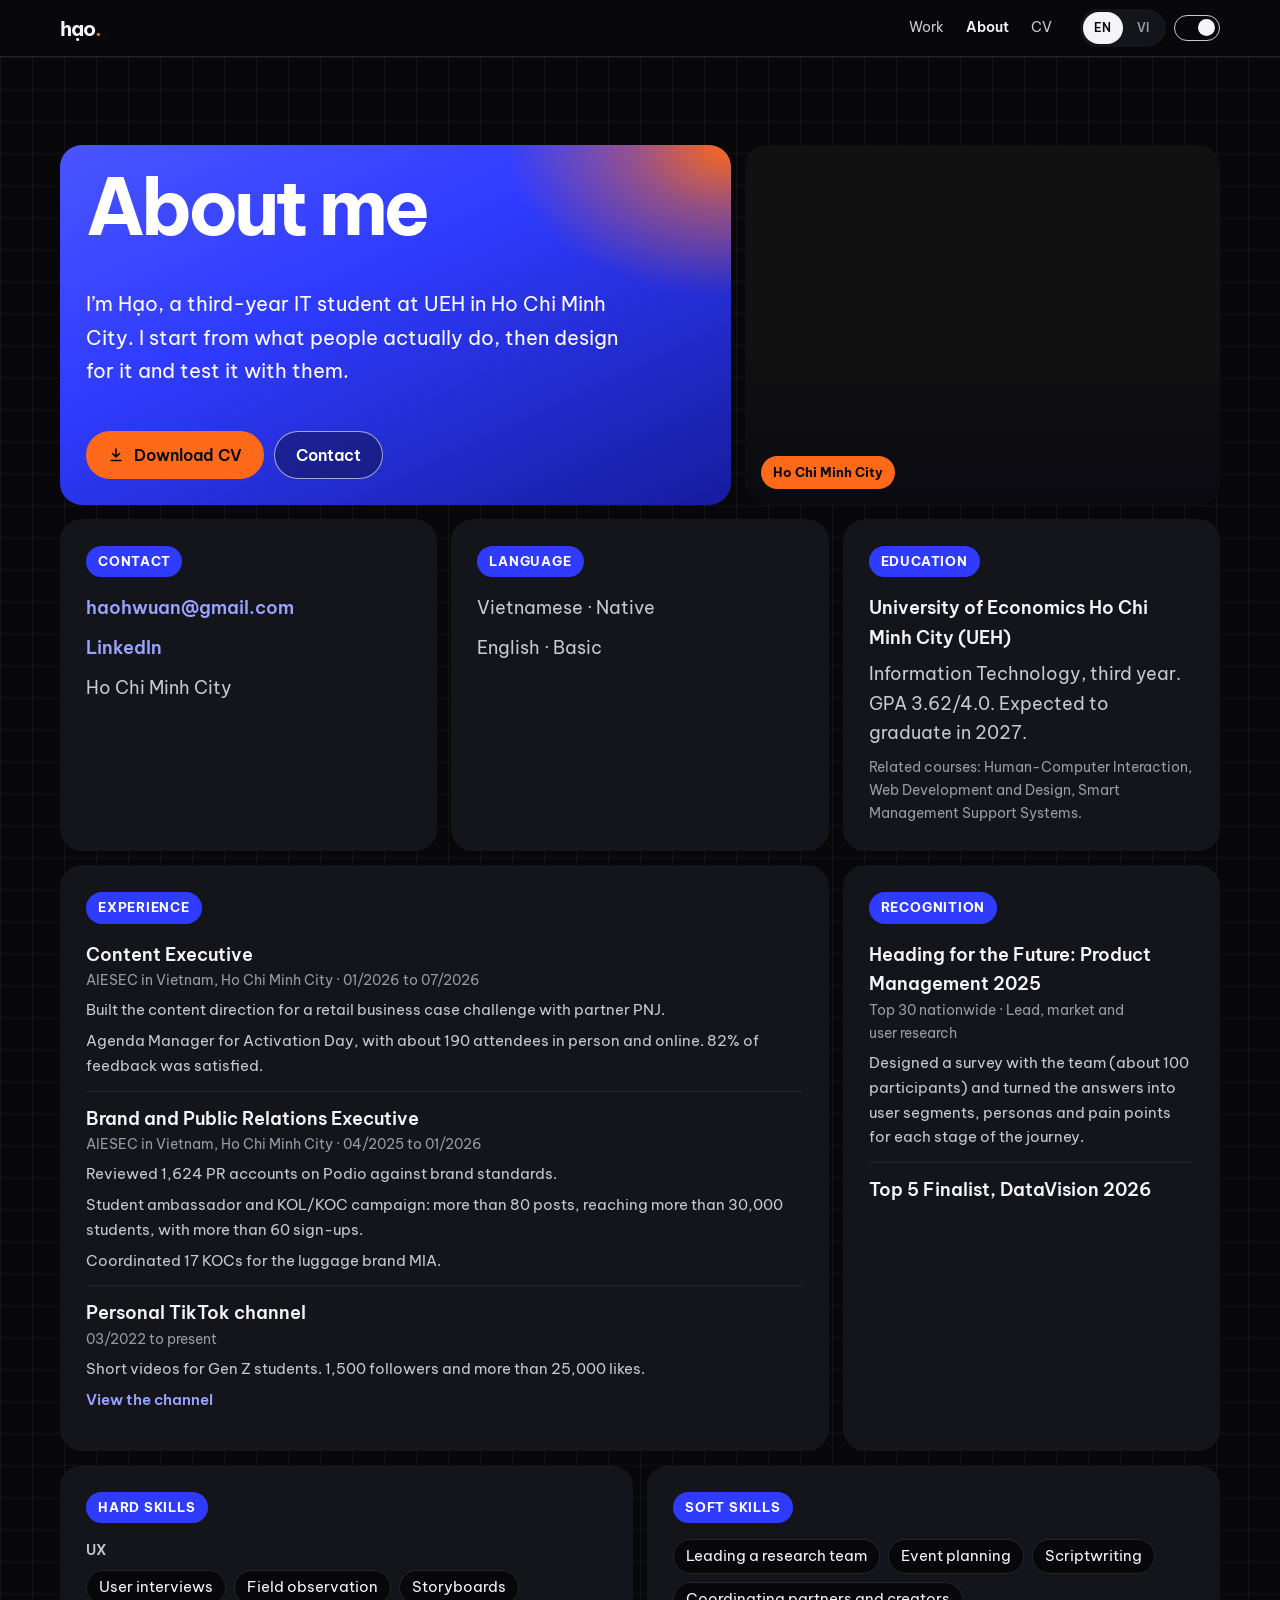
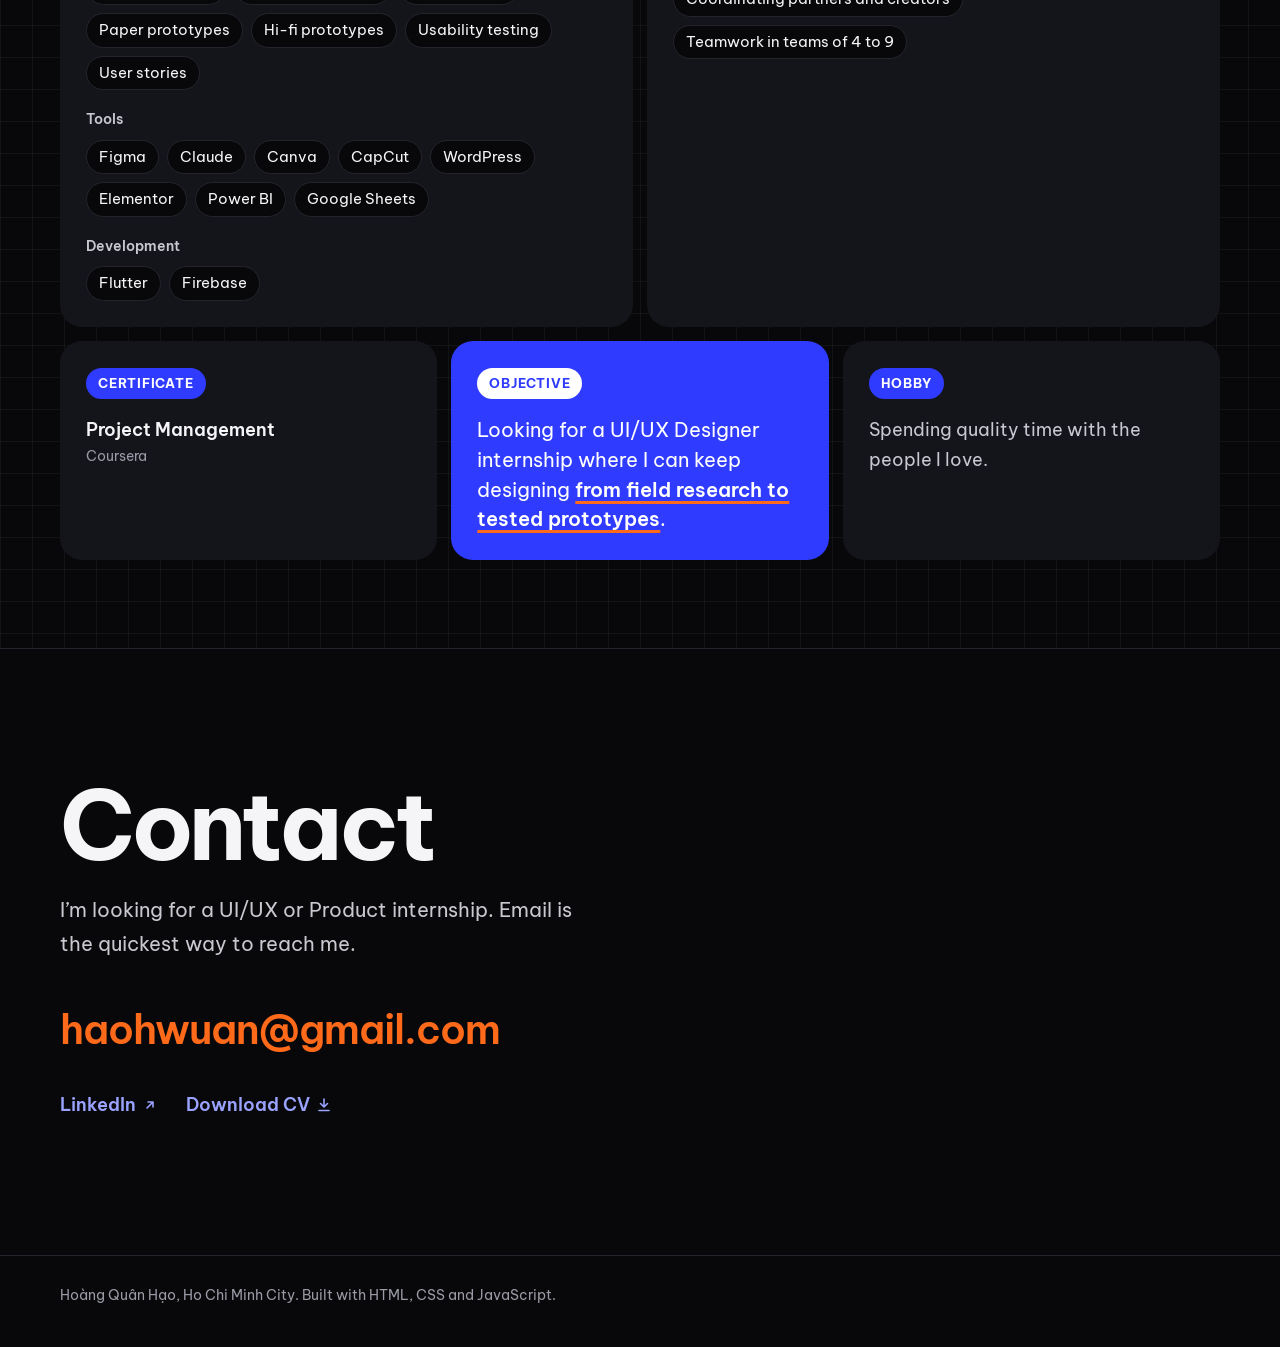
==== commit d07308ea: "About: wide portrait crop for desktop so the photo is not zoomed in Co-Authored-By: Claude Opus 5.5 " ====
--- a/about/index.html
+++ b/about/index.html
@@ -63,7 +63,7 @@
           </div>
         </section>
         <figure class="cell c-photo" style="margin:0">
-          <img src="../assets/img/portrait.jpg" width="800" height="1000" fetchpriority="high" decoding="async" data-i18n-attr="alt:ab.photo" alt="">
+          <picture><source media="(min-width: 641px)" srcset="../assets/img/portrait-wide.jpg" width="1200" height="900"><img src="../assets/img/portrait.jpg" width="800" height="1000" fetchpriority="high" decoding="async" data-i18n-attr="alt:ab.photo" alt=""></picture>
           <figcaption class="tag" data-i18n="ab.city"></figcaption>
         </figure>
 
--- a/assets/css/site.css
+++ b/assets/css/site.css
@@ -572,7 +572,7 @@
 .c-intro .btn-line { background: rgba(8, 8, 10, 0.35); box-shadow: inset 0 0 0 1px rgba(255, 255, 255, 0.6); color: #fff; }
 .c-intro .btn-line:hover { box-shadow: inset 0 0 0 1px #fff; }
 .c-photo { grid-column: span 5; padding: 0; overflow: hidden; position: relative; min-height: 360px; background: #111; }
-.c-photo img { width: 100%; height: 100%; object-fit: cover; object-position: 50% 20%; display: block; position: absolute; inset: 0; }
+.c-photo img { width: 100%; height: 100%; object-fit: cover; object-position: 50% 30%; display: block; position: absolute; inset: 0; }
 .c-photo::after { content: ""; position: absolute; inset: 0; background: linear-gradient(180deg, transparent 55%, rgba(47, 59, 255, 0.55)); mix-blend-mode: multiply; }
 .c-photo .tag { position: absolute; left: 16px; bottom: 16px; z-index: 1; background: var(--orange); color: var(--on-orange); font-size: 0.8125rem; font-weight: 700; padding: 6px 12px; border-radius: 999px; }
 .c-4 { grid-column: span 4; }
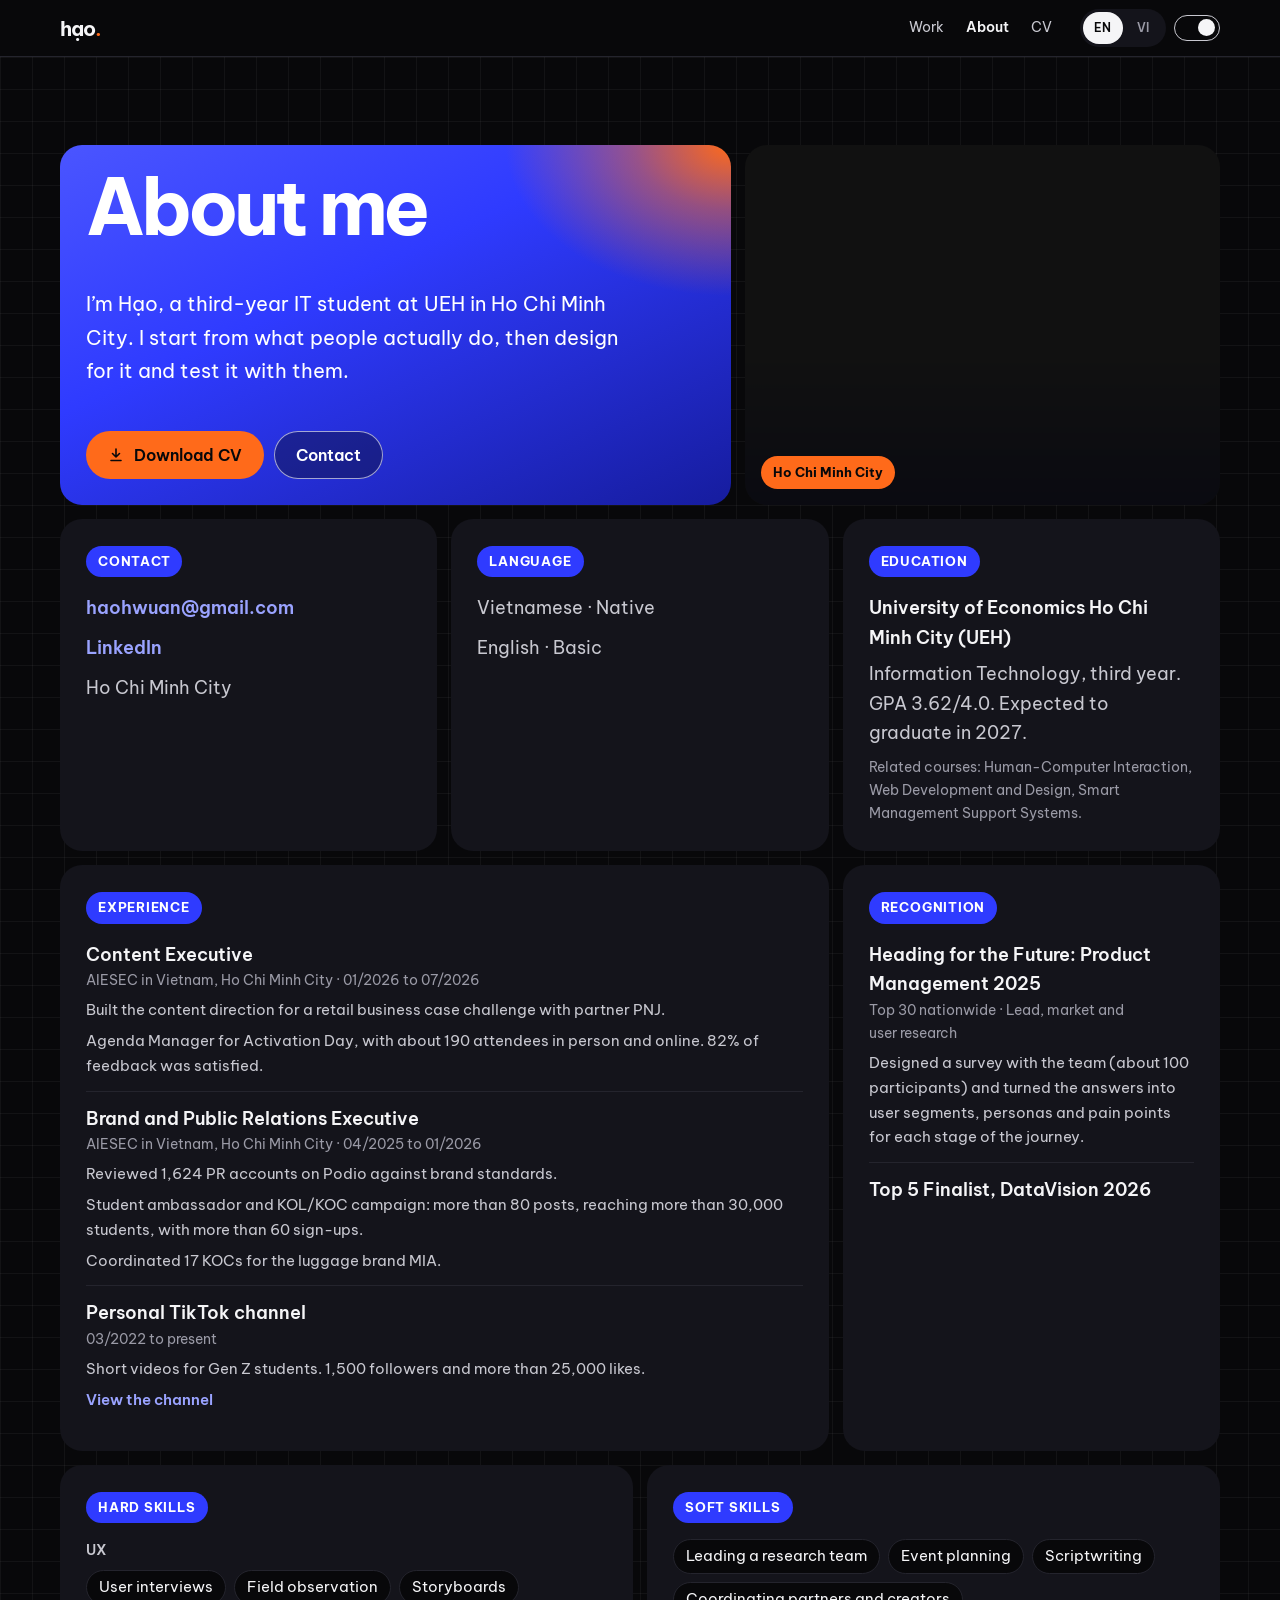
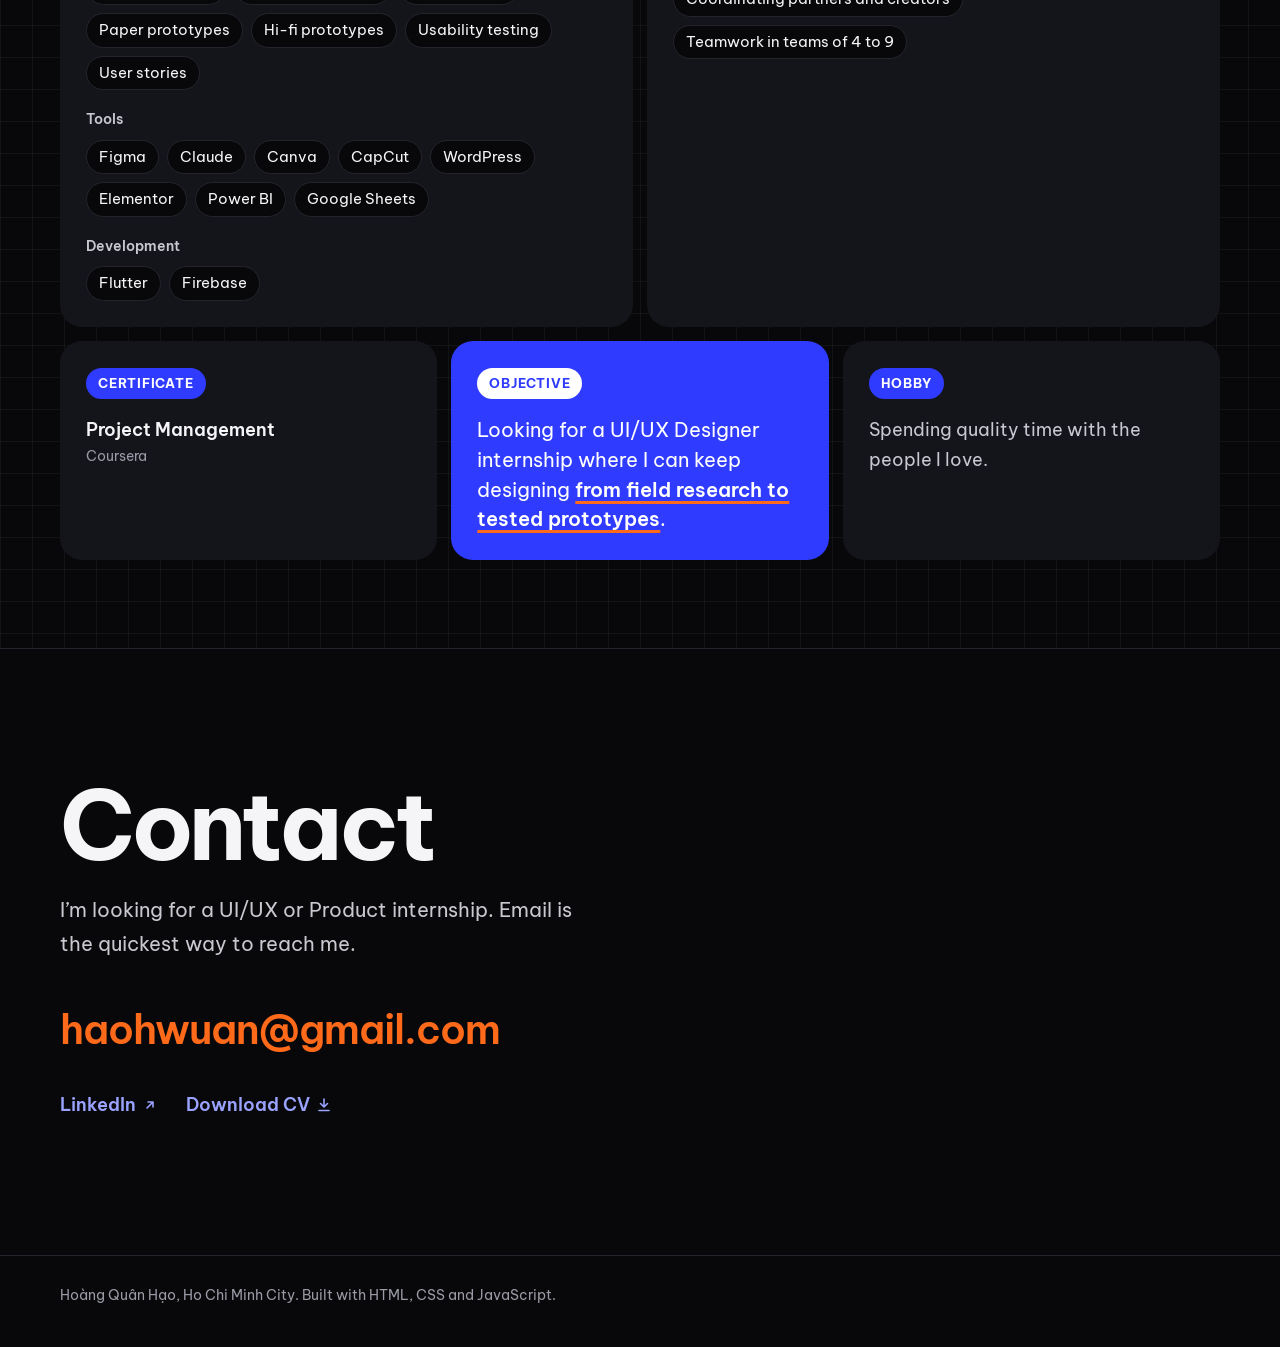
==== commit b884edd2: "WebP images and on-page jump links in the work index - Every screenshot and the portrait now ship as" ====
--- a/about/index.html
+++ b/about/index.html
@@ -63,7 +63,7 @@
           </div>
         </section>
         <figure class="cell c-photo" style="margin:0">
-          <picture><source media="(min-width: 641px)" srcset="../assets/img/portrait-wide.jpg" width="1200" height="900"><img src="../assets/img/portrait.jpg" width="800" height="1000" fetchpriority="high" decoding="async" data-i18n-attr="alt:ab.photo" alt=""></picture>
+          <picture><source media="(min-width: 641px)" type="image/webp" srcset="../assets/img/portrait-wide.webp" width="1200" height="900"><source media="(min-width: 641px)" srcset="../assets/img/portrait-wide.jpg" width="1200" height="900"><source type="image/webp" srcset="../assets/img/portrait.webp"><img src="../assets/img/portrait.jpg" width="800" height="1000" fetchpriority="high" decoding="async" data-i18n-attr="alt:ab.photo" alt=""></picture>
           <figcaption class="tag" data-i18n="ab.city"></figcaption>
         </figure>
 
--- a/assets/css/site.css
+++ b/assets/css/site.css
@@ -53,6 +53,7 @@
   --gutter: max(20px, env(safe-area-inset-left, 0px));
   --gutter-r: max(20px, env(safe-area-inset-right, 0px));
   --rail-h: 3.25rem;
+  --nav-h: 3.5rem;
   --ease-out: cubic-bezier(0.16, 1, 0.3, 1);
   color-scheme: dark;
 }
@@ -78,7 +79,7 @@
 
 /* ---------- Base ---------- */
 *, *::before, *::after { box-sizing: border-box; }
-html { -webkit-text-size-adjust: 100%; text-size-adjust: 100%; scroll-padding-top: calc(var(--rail-h) + 24px); }
+html { -webkit-text-size-adjust: 100%; text-size-adjust: 100%; scroll-padding-top: calc(var(--nav-h) + var(--rail-h) + 24px); scroll-behavior: smooth; }
 body {
   margin: 0;
   background: var(--bg);
@@ -175,7 +176,7 @@
 
 /* Local rail: Apple-style product nav that sticks for the length of its chapter */
 .rail {
-  position: sticky; top: 0; z-index: 20;
+  position: sticky; top: calc(var(--nav-h) + 1px); z-index: 20;
   background: var(--material);
   -webkit-backdrop-filter: saturate(180%) blur(18px);
   backdrop-filter: saturate(180%) blur(18px);
@@ -184,7 +185,8 @@
 .rail .wrap { display: flex; align-items: center; gap: 16px; min-height: var(--rail-h); }
 .rail .name { font-weight: 700; font-size: 1.0625rem; letter-spacing: -0.01em; white-space: nowrap; }
 .rail .kind { font-size: var(--t-small); color: var(--muted); white-space: nowrap; overflow: hidden; text-overflow: ellipsis; min-width: 0; }
-.steps { list-style: none; display: flex; gap: 18px; margin-left: auto; font-size: var(--t-small); }
+.steps-nav { margin-left: auto; }
+.steps { list-style: none; display: flex; gap: 18px; font-size: var(--t-small); }
 .steps li { color: var(--muted); position: relative; padding-block: 4px; transition: color 0.3s; white-space: nowrap; }
 .steps li::after {
   content: ""; position: absolute; left: 0; right: 0; bottom: -2px; height: 2px; border-radius: 2px;
@@ -609,3 +611,52 @@
 /* Vietnamese stacks diacritics above and below: give tight display lines room */
 html[lang="vi"] .hero2 .say-xl, html[lang="vi"] .index h2, html[lang="vi"] .c-intro h1 { line-height: 1.1; }
 html[lang="vi"] .say, html[lang="vi"] .prose .big { line-height: 1.18; }
+
+
+/* ---------- Sticky header and clickable process steps ---------- */
+.gnav { position: sticky; top: 0; z-index: 40; background: var(--bg); }
+.gnav .wrap { min-height: var(--nav-h); }
+.gnav.open nav { background: var(--bg); }
+.steps a { color: inherit; text-decoration: none; display: inline-flex; align-items: center; min-height: 44px; padding-inline: 2px; border-radius: 8px; }
+.steps a:hover { color: var(--ink); }
+.steps li { padding-block: 0; }
+.steps li::after { bottom: 6px; }
+.ember .flow3 a { color: inherit; text-decoration: none; display: inline-flex; align-items: center; min-height: 44px; border-radius: 8px; }
+.ember .flow3 a:hover { text-decoration: underline; text-decoration-thickness: 2px; text-underline-offset: 0.2em; text-decoration-color: var(--orange); }
+.ember .flow3 a:focus-visible { outline-color: #fff; }
+.lang button { position: relative; }
+.lang button::before { content: ""; position: absolute; inset: -6px -2px; }
+@media (prefers-reduced-transparency: reduce) { .gnav { background: var(--bg); -webkit-backdrop-filter: none; backdrop-filter: none; } }
+@media (prefers-contrast: more) { .gnav { background: var(--bg); } }
+/* Jumping to a chapter's first step lands its rail exactly under the header, so the previous chapter's rail is fully gone */
+.chapter > .wrap > .beat:first-child { scroll-margin-top: -23px; }
+
+/* ---------- Proof strip: three real numbers in the first screen, each a link to its evidence ---------- */
+.ember { gap: 24px; }
+.proof { list-style: none; display: grid; grid-template-columns: repeat(3, minmax(0, 13rem)); gap: 12px 28px; position: relative; z-index: 1; margin-bottom: calc(clamp(9rem, 30vw, 24rem) * 0.66 + 24px); }
+.proof a { display: grid; gap: 6px; color: #fff; text-decoration: none; border-top: 1px solid rgba(255, 255, 255, 0.45); padding-top: 12px; border-radius: 2px; }
+.proof a:hover .pl { text-decoration: underline; text-underline-offset: 0.2em; }
+.proof a:focus-visible { outline: 2px solid #fff; outline-offset: 4px; }
+.proof .pn { font-size: clamp(1.75rem, 3.6vw, 2.75rem); font-weight: 700; letter-spacing: -0.04em; line-height: 1; font-variant-numeric: tabular-nums; }
+.proof .pn small { font-size: 0.5em; margin-left: 3px; letter-spacing: 0; }
+.proof .pl { font-size: 0.875rem; line-height: 1.4; color: #fff; }
+@media (max-width: 640px) {
+  .proof { grid-template-columns: 1fr; gap: 14px; }
+  .proof a { grid-template-columns: 6.5rem minmax(0, 1fr); align-items: baseline; gap: 10px; }
+}
+
+/* ---------- Previous and next project ---------- */
+.pn-grid { display: grid; grid-template-columns: repeat(2, minmax(0, 1fr)); gap: 24px; }
+.next-proj .pn-grid a { padding-block: clamp(48px, 7vw, 88px); }
+.next-proj a.next { text-align: right; }
+.next-proj a.next .t { justify-content: flex-end; }
+.next-proj a.prev .t svg { width: 0.6em; height: 0.6em; color: var(--accent); transition: transform 0.35s var(--ease-out); }
+.next-proj a.prev:hover .t svg { transform: translateX(-10px); }
+.next-proj .pn-grid .t { font-size: clamp(2rem, 5.5vw, 4.5rem); }
+@media (max-width: 640px) { .pn-grid { grid-template-columns: 1fr; gap: 0; } .next-proj a.next { text-align: left; border-top: 1px solid var(--line); } .next-proj a.next .t { justify-content: flex-start; } }
+/* <picture> wrappers must not change layout: let the image inside size itself as before */
+picture { display: block; }
+.index .more .acts { grid-column: 2; display: flex; flex-wrap: wrap; gap: 0 28px; }
+.index .more .acts a { text-decoration-color: rgba(255, 255, 255, 0.6); }
+.index .more a.here { color: var(--on-blue-2); }
+.index .more a.here:hover { color: #fff; }
